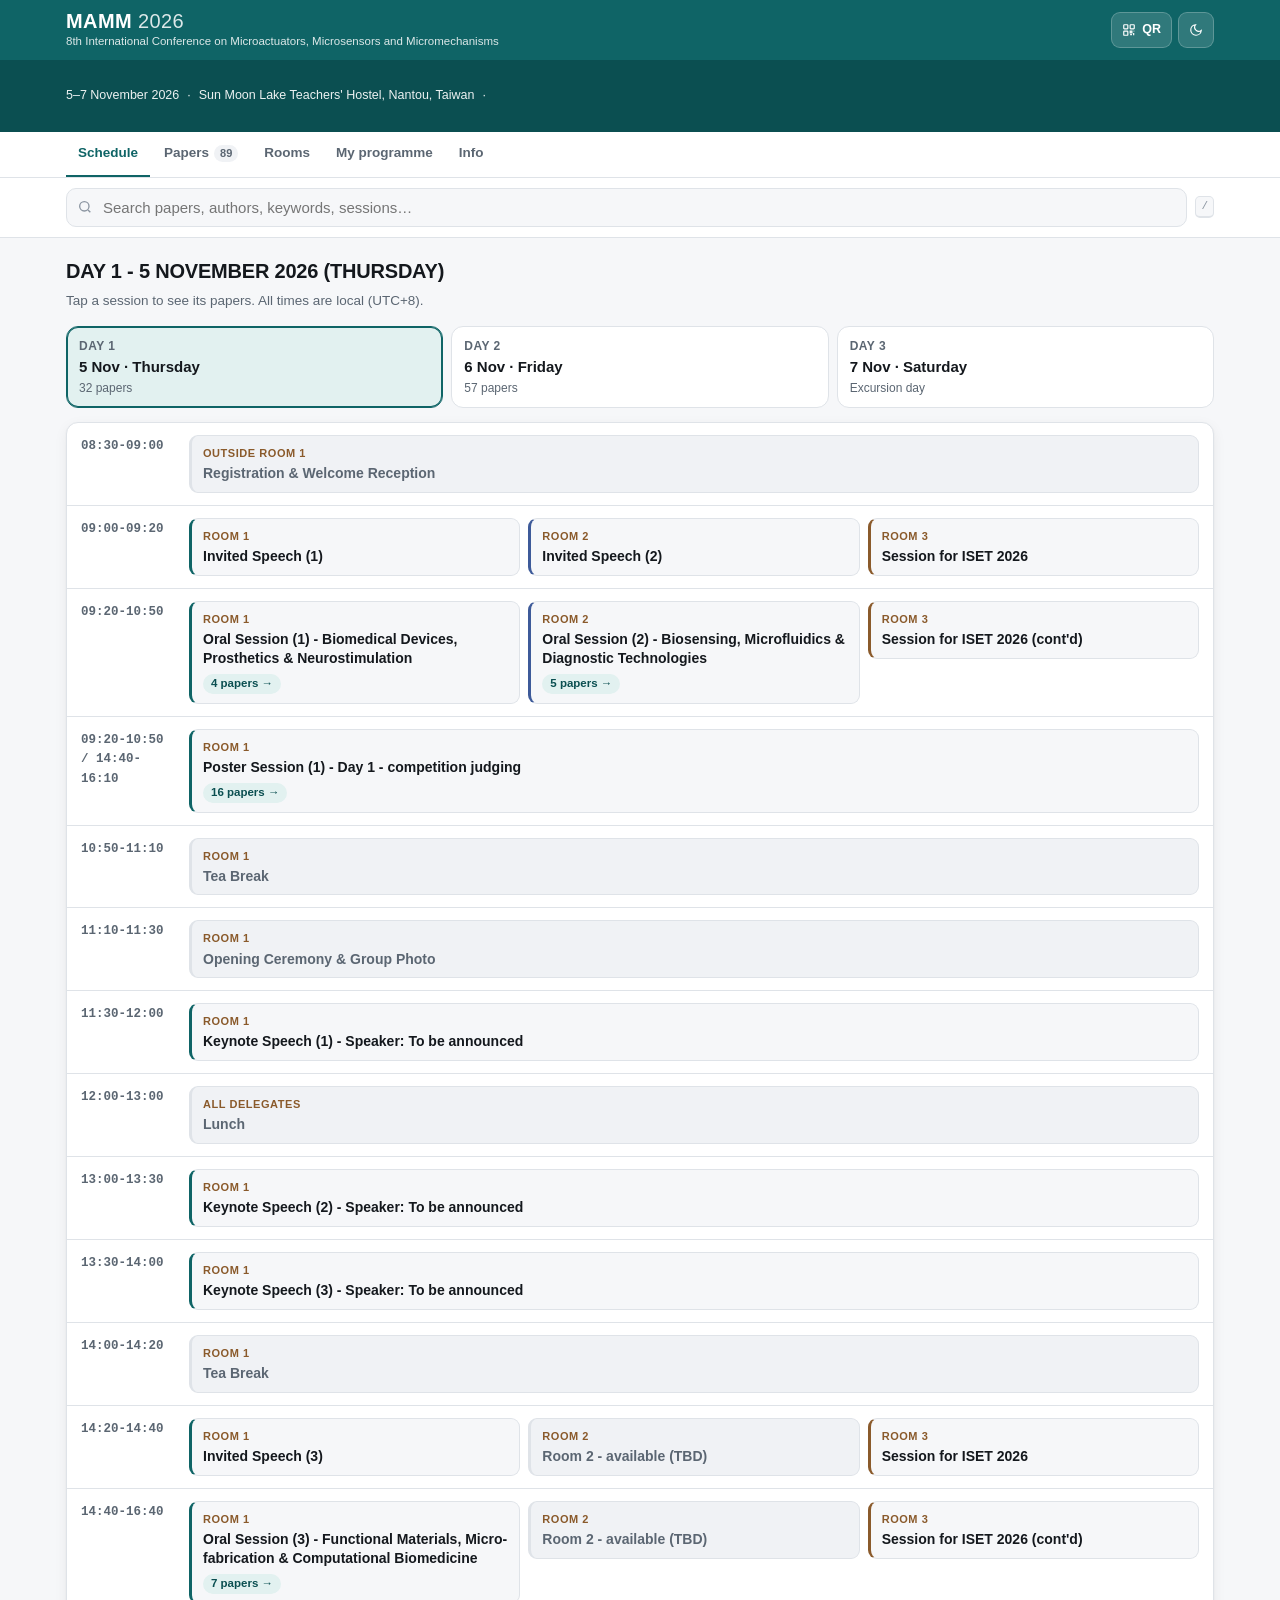
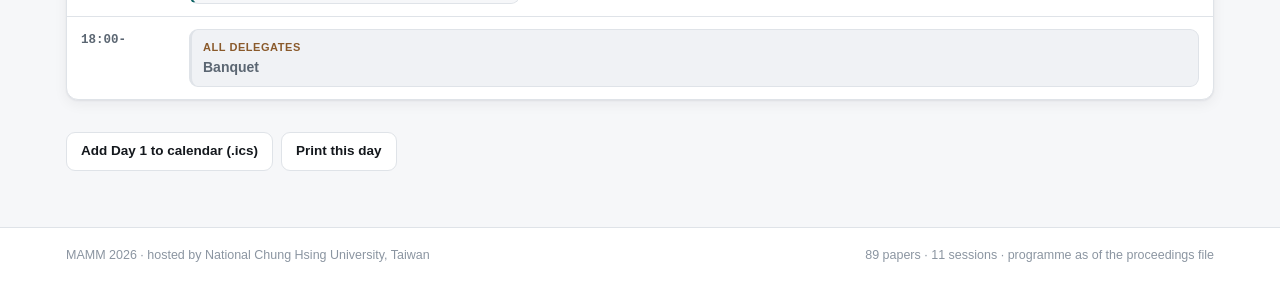
==== index.html @ 12e2ff8a "Add files via upload" ====
<!doctype html>
<html lang="en" data-theme="light">
<head>
<meta charset="utf-8">
<meta name="viewport" content="width=device-width,initial-scale=1,viewport-fit=cover">
<title>MAMM 2026 — Technical Programme</title>
<meta name="description" content="Searchable technical programme of MAMM 2026, the 8th International Conference on Microactuators, Microsensors and Micromechanisms. 5–7 November 2026, Sun Moon Lake, Nantou, Taiwan.">
<meta name="theme-color" content="#0f6466">
<meta property="og:title" content="MAMM 2026 — Technical Programme">
<meta property="og:description" content="Search 89 papers by title, author, keyword, session, room or time.">
<meta property="og:type" content="website">
<link rel="icon" href="data:image/svg+xml,%3Csvg xmlns='http://www.w3.org/2000/svg' viewBox='0 0 32 32'%3E%3Crect width='32' height='32' rx='7' fill='%230f6466'/%3E%3Ctext x='16' y='22' font-family='Helvetica,Arial' font-size='15' font-weight='bold' fill='white' text-anchor='middle'%3EM%3C/text%3E%3C/svg%3E">
<link rel="stylesheet" href="assets/style.css">
</head>
<body>

<header class="topbar">
  <div class="wrap">
    <a class="brand" href="#/schedule">
      <span class="brand-mark">MAMM <span>2026</span></span>
      <span class="brand-sub">8th International Conference on Microactuators, Microsensors and Micromechanisms</span>
    </a>
    <div class="topbar-actions">
      <button class="icon-btn" id="btn-qr" title="Show QR code for this page">
        <svg width="14" height="14" viewBox="0 0 24 24" fill="none" stroke="currentColor" stroke-width="2"><rect x="3" y="3" width="7" height="7" rx="1"/><rect x="14" y="3" width="7" height="7" rx="1"/><rect x="3" y="14" width="7" height="7" rx="1"/><path d="M14 14h3v3h-3zM20 14h1M14 20h3M20 17v4"/></svg>
        <span>QR</span>
      </button>
      <button class="icon-btn" id="btn-theme" title="Toggle dark mode" aria-label="Toggle dark mode">
        <svg width="14" height="14" viewBox="0 0 24 24" fill="none" stroke="currentColor" stroke-width="2"><path d="M21 12.8A9 9 0 1 1 11.2 3a7 7 0 0 0 9.8 9.8z"/></svg>
      </button>
    </div>
  </div>
  <div class="meta-strip">
    <div class="wrap">
      <span>5–7 November 2026</span><span>·</span>
      <span>Sun Moon Lake Teachers' Hostel, Nantou, Taiwan</span><span>·</span>
      <span id="countdown"></span>
    </div>
  </div>
</header>

<nav class="tabs" aria-label="Sections">
  <div class="wrap" id="tabs"></div>
</nav>

<div class="searchbar">
  <div class="wrap">
    <div class="search-field">
      <svg width="16" height="16" viewBox="0 0 24 24" fill="none" stroke="currentColor" stroke-width="2"><circle cx="11" cy="11" r="7"/><path d="m20 20-3.5-3.5"/></svg>
      <input id="q" type="text" autocomplete="off" placeholder="Search papers, authors, keywords, sessions…" aria-label="Search the programme">
      <button class="clear-btn" id="q-clear" hidden aria-label="Clear search">
        <svg width="16" height="16" viewBox="0 0 24 24" fill="none" stroke="currentColor" stroke-width="2"><path d="M18 6 6 18M6 6l12 12"/></svg>
      </button>
    </div>
    <span class="kbd" aria-hidden="true">/</span>
  </div>
</div>

<main><div class="wrap" id="view"></div></main>

<footer>
  <div class="wrap">
    <span>MAMM 2026 · hosted by National Chung Hsing University, Taiwan</span>
    <span id="foot-note"></span>
  </div>
</footer>

<div class="modal-backdrop" id="modal" role="dialog" aria-modal="true" aria-labelledby="modal-title">
  <div class="modal">
    <h2 id="modal-title">Scan to open</h2>
    <p id="modal-url"></p>
    <div class="qr-box" id="qr-target"></div>
    <div class="detail-actions" style="justify-content:center;border:0;padding-top:14px">
      <button class="btn" id="qr-copy">Copy link</button>
      <button class="btn primary" id="qr-close">Close</button>
    </div>
  </div>
</div>

<script src="assets/qrcode.js"></script>
<script src="assets/app.js"></script>
</body>
</html>
---- assets/style.css ----
/* MAMM 2026 conference programme — stylesheet */
:root{
  --bg:#f6f7f9;
  --surface:#ffffff;
  --surface-2:#f0f2f5;
  --border:#dfe3e8;
  --text:#14181d;
  --muted:#5b6672;
  --faint:#8b95a1;
  --brand:#0f6466;
  --brand-2:#0b4f51;
  --brand-soft:#e2f1f0;
  --accent:#b4531a;
  --accent-soft:#fbeadf;
  --r1:#0f6466;
  --r2:#3d5a99;
  --r3:#8a5a2b;
  --radius:12px;
  --shadow:0 1px 2px rgba(16,24,32,.06),0 4px 14px rgba(16,24,32,.06);
  --mono:ui-monospace,SFMono-Regular,"SF Mono",Menlo,Consolas,monospace;
  --sans:-apple-system,BlinkMacSystemFont,"Segoe UI",Roboto,"Helvetica Neue","Noto Sans TC","Microsoft JhengHei",Arial,sans-serif;
}
:root[data-theme="dark"]{
  --bg:#0e1116;
  --surface:#161b22;
  --surface-2:#1c232c;
  --border:#2a323c;
  --text:#e6edf3;
  --muted:#9aa7b4;
  --faint:#76828f;
  --brand:#4fd1c5;
  --brand-2:#7fe3d8;
  --brand-soft:#123634;
  --accent:#f0a06a;
  --accent-soft:#3a2415;
  --r1:#4fd1c5;
  --r2:#8ab0 f0;
  --r2:#8ab0f0;
  --r3:#dda15e;
  --shadow:0 1px 2px rgba(0,0,0,.4),0 6px 18px rgba(0,0,0,.35);
}
*{box-sizing:border-box}
html{-webkit-text-size-adjust:100%}
body{
  margin:0;background:var(--bg);color:var(--text);font-family:var(--sans);
  font-size:15px;line-height:1.55;-webkit-font-smoothing:antialiased;
}
a{color:var(--brand);text-decoration:none}
a:hover{text-decoration:underline}
button{font:inherit;color:inherit}
.wrap{max-width:1180px;margin:0 auto;padding:0 16px}

/* ---------- top bar ---------- */
.topbar{background:var(--brand);color:#fff;position:relative}
:root[data-theme="dark"] .topbar{background:#0d2b2c}
.topbar .wrap{display:flex;align-items:center;gap:12px;min-height:60px;padding-top:10px;padding-bottom:10px}
.brand{color:#fff;display:flex;flex-direction:column;gap:2px;flex:1;min-width:0}
.brand:hover{text-decoration:none}
.brand-mark{font-size:20px;font-weight:800;letter-spacing:.02em;line-height:1.1}
.brand-mark span{font-weight:400;opacity:.85}
.brand-sub{font-size:11.5px;opacity:.85;line-height:1.35;overflow:hidden;text-overflow:ellipsis;white-space:nowrap}
.topbar-actions{display:flex;gap:6px;flex:0 0 auto}
.icon-btn{
  background:rgba(255,255,255,.14);border:1px solid rgba(255,255,255,.22);color:#fff;
  border-radius:9px;padding:7px 10px;cursor:pointer;font-size:12.5px;font-weight:600;
  display:inline-flex;align-items:center;gap:6px;white-space:nowrap;
}
.icon-btn:hover{background:rgba(255,255,255,.24)}
.meta-strip{
  background:var(--brand-2);color:rgba(255,255,255,.92);font-size:12.5px;
  padding:6px 0;
}
:root[data-theme="dark"] .meta-strip{background:#0a2223}
.meta-strip .wrap{display:flex;gap:8px;flex-wrap:wrap;align-items:center}

/* ---------- tabs ---------- */
.tabs{background:var(--surface);border-bottom:1px solid var(--border);position:sticky;top:0;z-index:40}
.tabs .wrap{display:flex;gap:2px;overflow-x:auto;scrollbar-width:none}
.tabs .wrap::-webkit-scrollbar{display:none}
.tab{
  background:none;border:0;border-bottom:2.5px solid transparent;padding:11px 12px;
  color:var(--muted);font-weight:600;font-size:13.5px;cursor:pointer;white-space:nowrap;
}
.tab:hover{color:var(--text)}
.tab[aria-selected="true"]{color:var(--brand);border-bottom-color:var(--brand)}
.tab .badge{
  display:inline-block;background:var(--surface-2);color:var(--muted);border-radius:20px;
  padding:0 6px;font-size:11px;margin-left:5px;font-weight:700;
}

/* ---------- search ---------- */
.searchbar{background:var(--surface);border-bottom:1px solid var(--border);padding:10px 0}
.searchbar .wrap{display:flex;gap:8px;align-items:center}
.search-field{position:relative;flex:1}
.search-field svg{position:absolute;left:11px;top:50%;transform:translateY(-50%);color:var(--faint)}
#q::-webkit-search-cancel-button,#q::-webkit-search-decoration{-webkit-appearance:none;appearance:none}
#q{
  width:100%;padding:10px 34px 10px 36px;border:1px solid var(--border);border-radius:10px;
  background:var(--bg);color:var(--text);font-size:15px;
}
#q:focus{outline:2px solid var(--brand);outline-offset:-1px;border-color:transparent}
.clear-btn{
  position:absolute;right:6px;top:50%;transform:translateY(-50%);border:0;background:none;
  color:var(--faint);cursor:pointer;padding:6px;line-height:0;border-radius:6px;
}
.clear-btn:hover{background:var(--surface-2);color:var(--text)}
.kbd{
  font-family:var(--mono);font-size:11px;border:1px solid var(--border);border-bottom-width:2px;
  border-radius:5px;padding:1px 5px;color:var(--faint);background:var(--bg);
}

/* ---------- layout ---------- */
main{padding:18px 0 56px}
.page-head{margin:0 0 14px}
.page-head h1{font-size:20px;margin:0 0 4px;letter-spacing:-.01em}
.page-head p{margin:0;color:var(--muted);font-size:13.5px}
.section-title{
  font-size:12px;text-transform:uppercase;letter-spacing:.08em;color:var(--faint);
  font-weight:700;margin:22px 0 8px;
}

/* ---------- controls ---------- */
.chips{display:flex;gap:6px;flex-wrap:wrap;margin-bottom:10px}
.chip{
  border:1px solid var(--border);background:var(--surface);color:var(--muted);
  border-radius:20px;padding:5px 12px;font-size:13px;cursor:pointer;font-weight:600;
}
.chip:hover{border-color:var(--brand);color:var(--text)}
.chip[aria-pressed="true"]{background:var(--brand);border-color:var(--brand);color:#fff}
.filters{
  display:flex;gap:8px;flex-wrap:wrap;align-items:center;margin-bottom:12px;
  background:var(--surface);border:1px solid var(--border);border-radius:var(--radius);padding:10px 12px;
}
.filters label{font-size:12px;color:var(--muted);font-weight:600;display:flex;flex-direction:column;gap:3px}
.filters select{
  border:1px solid var(--border);border-radius:8px;padding:6px 8px;background:var(--bg);
  color:var(--text);font-size:13.5px;min-width:130px;
}
.filters .spacer{flex:1}
.link-btn{background:none;border:0;color:var(--brand);cursor:pointer;font-weight:600;font-size:13px;padding:6px}
.link-btn:hover{text-decoration:underline}
.result-count{color:var(--muted);font-size:13px;margin:0 0 10px}
.result-count b{color:var(--text)}

/* ---------- cards ---------- */
.card{
  background:var(--surface);border:1px solid var(--border);border-radius:var(--radius);
  box-shadow:var(--shadow);overflow:hidden;margin-bottom:12px;
}
.card-head{padding:12px 14px;border-bottom:1px solid var(--border);background:var(--surface-2)}
.card-body{padding:6px 0}

/* ---------- schedule ---------- */
.day-strip{display:flex;gap:8px;flex-wrap:wrap;margin-bottom:14px}
.day-btn{
  flex:1 1 150px;text-align:left;border:1px solid var(--border);background:var(--surface);
  border-radius:var(--radius);padding:10px 12px;cursor:pointer;
}
.day-btn:hover{border-color:var(--brand)}
.day-btn[aria-pressed="true"]{border-color:var(--brand);background:var(--brand-soft);box-shadow:inset 0 0 0 1px var(--brand)}
.day-btn .d1,.day-btn .d2,.day-btn .d3{display:block}
.day-btn .d1{font-size:12px;color:var(--muted);font-weight:700;letter-spacing:.04em;text-transform:uppercase}
.day-btn .d2{font-size:15px;font-weight:700}
.day-btn .d3{font-size:12px;color:var(--muted)}

.slot{display:grid;grid-template-columns:96px 1fr;gap:12px;padding:12px 14px;border-bottom:1px solid var(--border)}
.slot:last-child{border-bottom:0}
.slot-time{font-family:var(--mono);font-size:12.5px;color:var(--muted);font-weight:600;padding-top:2px;white-space:pre-line}
.slot-items{display:flex;flex-direction:column;gap:8px}
.slot.multi .slot-items{display:grid;grid-template-columns:repeat(auto-fit,minmax(210px,1fr));gap:8px;align-items:start}
.ev{
  border:1px solid var(--border);border-left:3px solid var(--faint);border-radius:9px;
  padding:9px 11px;background:var(--bg);display:block;color:inherit;text-align:left;width:100%;
}
a.ev:hover,button.ev:hover{text-decoration:none;border-color:var(--brand);box-shadow:var(--shadow)}
button.ev{cursor:pointer;font:inherit}
.ev-room,.ev-title,.ev-sub{display:block}
.ev-room{font-size:11px;font-weight:800;letter-spacing:.05em;text-transform:uppercase;color:var(--faint);margin-bottom:2px}
.ev-title{font-weight:650;font-size:14px;line-height:1.35}
.ev-sub{font-size:12.5px;color:var(--muted);margin-top:3px}
.ev.room1{border-left-color:var(--r1)} .ev.room1 .ev-room,.ev-title,.ev-sub{display:block}
.ev-room{color:var(--r1)}
.ev.room2{border-left-color:var(--r2)} .ev.room2 .ev-room,.ev-title,.ev-sub{display:block}
.ev-room{color:var(--r2)}
.ev.room3{border-left-color:var(--r3)} .ev.room3 .ev-room,.ev-title,.ev-sub{display:block}
.ev-room{color:var(--r3)}
.ev.break{background:var(--surface-2);border-left-color:var(--border)}
.ev.break .ev-title{font-weight:600;color:var(--muted)}
.ev-count{
  display:inline-block;background:var(--brand-soft);color:var(--brand-2);border-radius:20px;
  padding:1px 8px;font-size:11.5px;font-weight:700;margin-top:6px;
}
:root[data-theme="dark"] .ev-count{color:var(--brand)}

/* ---------- paper rows ---------- */
.plist{list-style:none;margin:0;padding:0}
.pitem{border-bottom:1px solid var(--border)}
.pitem:last-child{border-bottom:0}
.prow{
  display:grid;grid-template-columns:62px 1fr;gap:10px;align-items:start;
  padding:11px 14px;cursor:pointer;background:none;border:0;width:100%;text-align:left;font:inherit;
}
.prow:hover{background:var(--surface-2)}
.pid{
  font-family:var(--mono);font-size:11.5px;font-weight:700;color:var(--brand);
  background:var(--brand-soft);border-radius:6px;padding:2px 0;text-align:center;margin-top:2px;
}
:root[data-theme="dark"] .pid{color:var(--brand)}
.pid.poster{color:var(--accent);background:var(--accent-soft)}
.prow>span{min-width:0}
.ptitle,.pauth{display:block}
.ptitle{font-weight:600;line-height:1.4;font-size:14.5px}
.pauth{color:var(--muted);font-size:12.5px;margin-top:3px;line-height:1.4}
.pmeta{color:var(--faint);font-size:11.5px;margin-top:4px;display:flex;gap:10px;flex-wrap:wrap}
.pmeta span{display:inline-flex;align-items:center;gap:4px}
.star{
  background:none;border:0;cursor:pointer;color:var(--border);padding:8px 4px;line-height:0;border-radius:8px;
}
.star:hover{color:var(--accent);background:var(--surface-2)}
.star[aria-pressed="true"]{color:var(--accent)}
mark{background:#ffe9a8;color:inherit;border-radius:3px;padding:0 1px}
:root[data-theme="dark"] mark{background:#6b5310;color:#fff}

.tag{
  display:inline-block;font-size:11px;font-weight:700;letter-spacing:.04em;text-transform:uppercase;
  border-radius:20px;padding:2px 8px;border:1px solid var(--border);color:var(--muted);
}
.tag.oral{background:var(--brand-soft);color:var(--brand-2);border-color:transparent}
.tag.poster{background:var(--accent-soft);color:var(--accent);border-color:transparent}
:root[data-theme="dark"] .tag.oral{color:var(--brand)}
.tag.prov{background:var(--accent-soft);color:var(--accent);border-color:transparent;text-transform:none}

.empty{
  text-align:center;padding:48px 20px;color:var(--muted);
  background:var(--surface);border:1px dashed var(--border);border-radius:var(--radius);
}
.empty b{display:block;color:var(--text);font-size:16px;margin-bottom:6px}

/* ---------- detail ---------- */
.detail{background:var(--surface);border:1px solid var(--border);border-radius:var(--radius);box-shadow:var(--shadow);padding:20px}
.detail h1{font-size:21px;line-height:1.3;margin:6px 0 10px;letter-spacing:-.01em}
.detail .idline{display:flex;gap:8px;align-items:center;flex-wrap:wrap}
.factgrid{
  display:grid;grid-template-columns:repeat(auto-fit,minmax(150px,1fr));gap:1px;
  background:var(--border);border:1px solid var(--border);border-radius:10px;overflow:hidden;margin:14px 0;
}
.fact{background:var(--surface);padding:10px 12px}
.fact dt{font-size:11px;text-transform:uppercase;letter-spacing:.06em;color:var(--faint);font-weight:700}
.fact dd{margin:3px 0 0;font-size:14px;font-weight:600}
.authors{margin:0;padding:0;list-style:none}
.authors li{padding:5px 0;border-bottom:1px dashed var(--border)}
.authors li:last-child{border-bottom:0}
.authors .an{font-weight:600}
.authors .aa{color:var(--muted);font-size:12.5px;display:block}
.abstract{font-size:14.5px;line-height:1.7;color:var(--text);text-align:justify}
.kw{display:flex;gap:6px;flex-wrap:wrap;margin-top:8px}
.kw button{
  border:1px solid var(--border);background:var(--bg);border-radius:20px;padding:3px 10px;
  font-size:12.5px;cursor:pointer;color:var(--muted);
}
.kw button:hover{border-color:var(--brand);color:var(--brand)}
.detail-actions{display:flex;gap:8px;flex-wrap:wrap;margin-top:18px;padding-top:14px;border-top:1px solid var(--border)}
.btn{
  border:1px solid var(--border);background:var(--surface);border-radius:9px;padding:8px 14px;
  cursor:pointer;font-size:13.5px;font-weight:600;display:inline-flex;gap:6px;align-items:center;color:var(--text);
}
.btn:hover{border-color:var(--brand);text-decoration:none}
.btn.primary{background:var(--brand);border-color:var(--brand);color:#fff}
.btn.primary:hover{background:var(--brand-2)}
.backlink{font-size:13px;color:var(--muted);display:inline-flex;gap:5px;align-items:center;margin-bottom:12px}

/* ---------- info page ---------- */
.prose{background:var(--surface);border:1px solid var(--border);border-radius:var(--radius);padding:18px 20px;box-shadow:var(--shadow);margin-bottom:12px}
.prose h2{font-size:16px;margin:0 0 10px}
.prose p{margin:0 0 10px;color:var(--text);font-size:14.5px;line-height:1.7;text-align:justify}
.prose ul{margin:0;padding-left:18px;color:var(--muted);font-size:14px}
.prose li{margin-bottom:4px}
.prose li b{color:var(--text)}
.note{background:var(--accent-soft);border:1px solid transparent;border-left:3px solid var(--accent);border-radius:8px;padding:10px 12px;font-size:13.5px;color:var(--text);margin-bottom:10px}
.two-col{display:grid;grid-template-columns:repeat(auto-fit,minmax(260px,1fr));gap:12px}

/* ---------- modal ---------- */
.modal-backdrop{
  position:fixed;inset:0;background:rgba(10,14,18,.55);display:none;align-items:center;justify-content:center;
  z-index:100;padding:18px;
}
.modal-backdrop.open{display:flex}
.modal{
  background:var(--surface);border-radius:16px;max-width:420px;width:100%;padding:22px;
  box-shadow:0 24px 60px rgba(0,0,0,.3);text-align:center;
}
.modal h2{margin:0 0 6px;font-size:17px}
.modal p{margin:0 0 14px;color:var(--muted);font-size:13px;word-break:break-all}
.qr-box{background:#fff;padding:14px;border-radius:12px;display:inline-block;line-height:0}
.qr-box svg{width:230px;height:230px;display:block}

/* ---------- footer ---------- */
footer{border-top:1px solid var(--border);padding:18px 0 34px;color:var(--faint);font-size:12.5px;background:var(--surface)}
footer .wrap{display:flex;gap:10px;flex-wrap:wrap;justify-content:space-between}

/* ---------- responsive ---------- */
@media (max-width:640px){
  .brand-sub{display:none}
  .slot{grid-template-columns:1fr;gap:6px;padding:11px 12px}
  .slot-time{font-size:12px;white-space:normal}
  .prow{grid-template-columns:48px 1fr;padding:10px 12px;gap:8px}
  .detail{padding:16px}
  .detail h1{font-size:18px}
  main{padding-top:14px}
}
@media print{
  .topbar-actions,.tabs,.searchbar,.filters,.chips,.star,.detail-actions,footer,.day-strip{display:none!important}
  body{background:#fff;font-size:11pt}
  .card,.detail,.prose{box-shadow:none;border-color:#ccc;break-inside:avoid}
  .slot{break-inside:avoid}
}
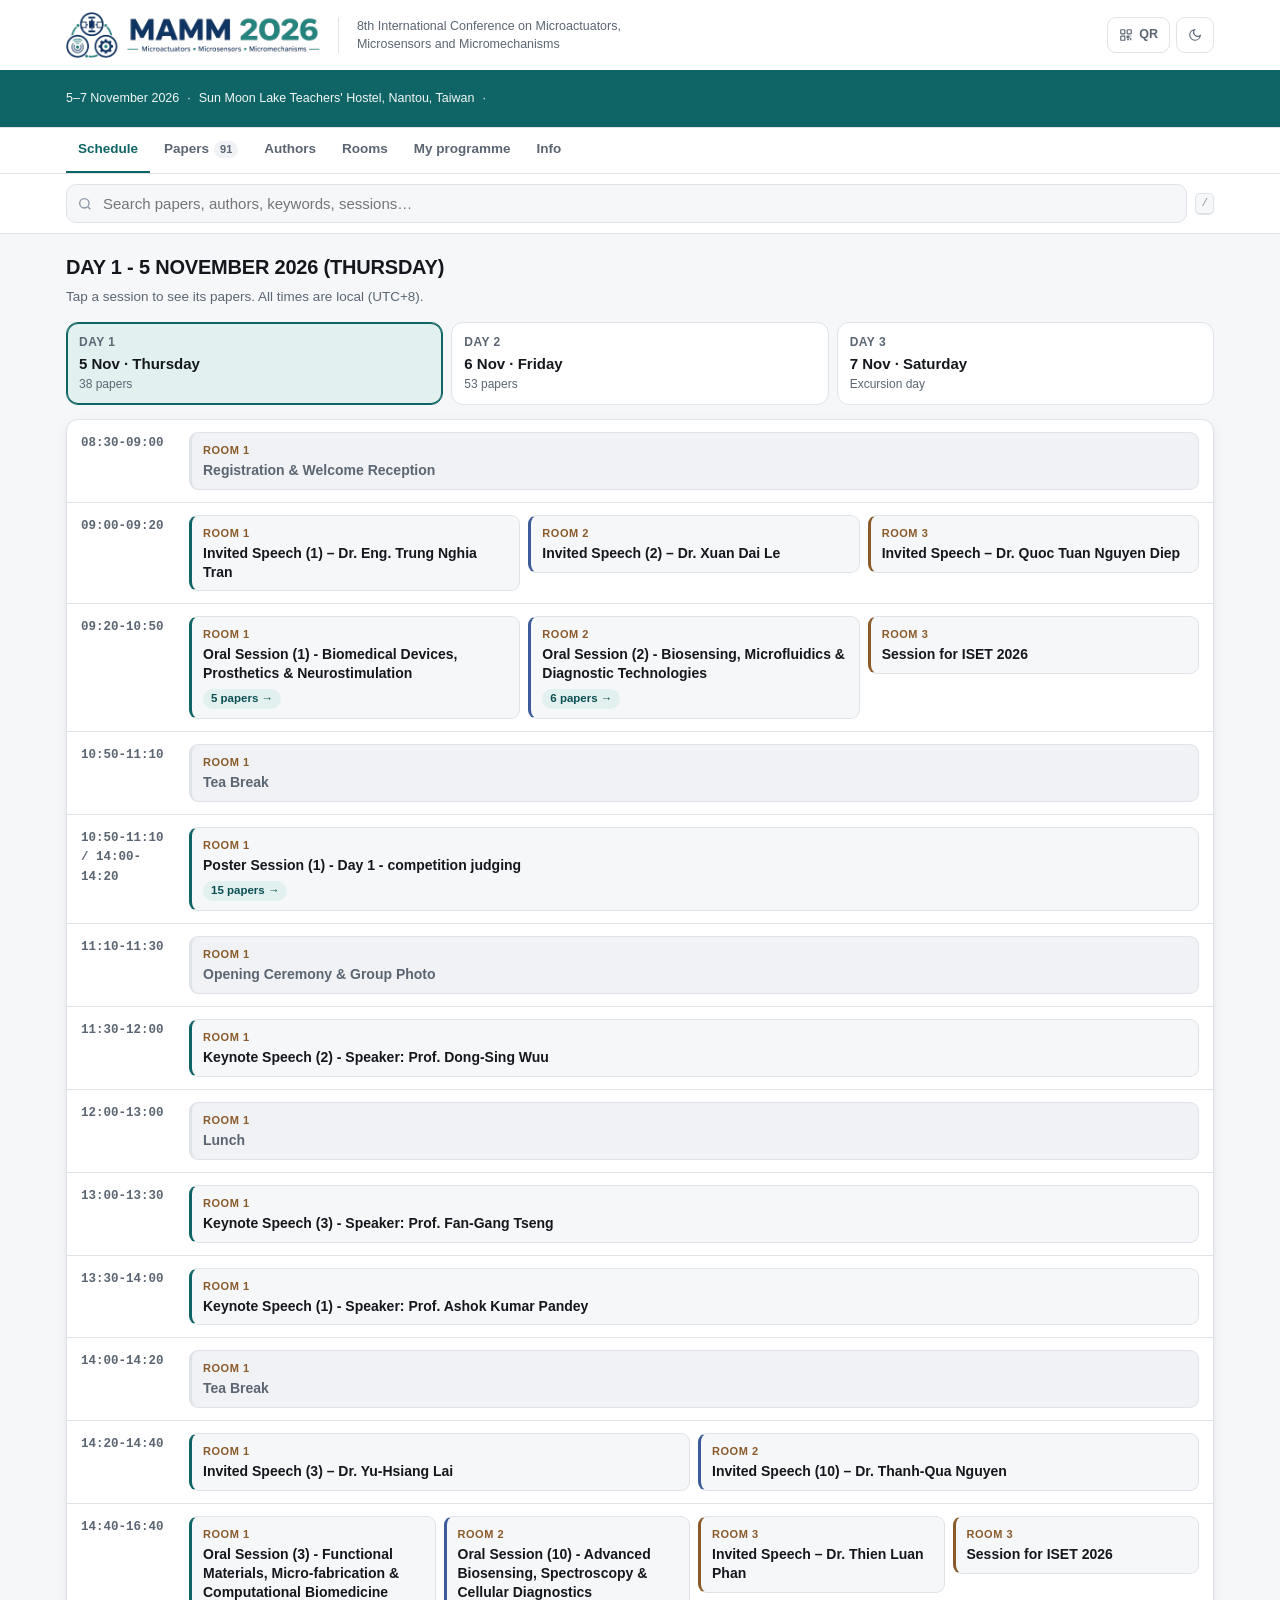
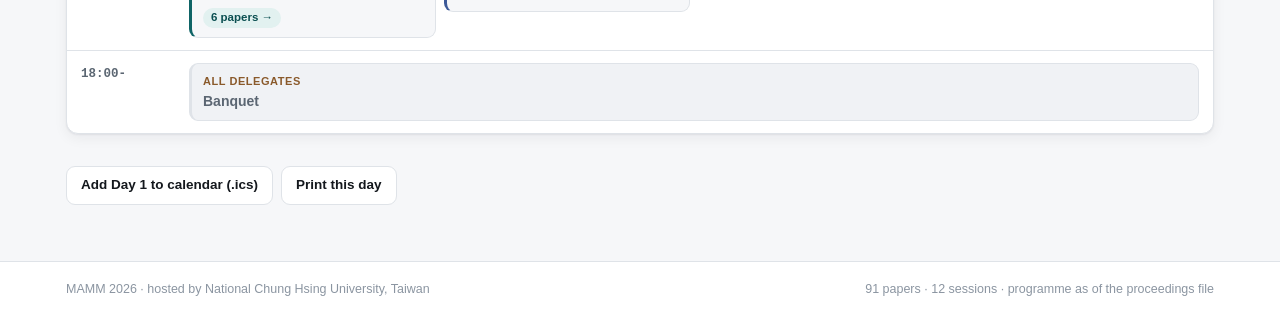
==== commit c10098bf: "Add files via upload" ====
--- a/index.html
+++ b/index.html
@@ -9,17 +9,21 @@
 <meta property="og:title" content="MAMM 2026 — Technical Programme">
 <meta property="og:description" content="Search 89 papers by title, author, keyword, session, room or time.">
 <meta property="og:type" content="website">
-<link rel="icon" href="data:image/svg+xml,%3Csvg xmlns='http://www.w3.org/2000/svg' viewBox='0 0 32 32'%3E%3Crect width='32' height='32' rx='7' fill='%230f6466'/%3E%3Ctext x='16' y='22' font-family='Helvetica,Arial' font-size='15' font-weight='bold' fill='white' text-anchor='middle'%3EM%3C/text%3E%3C/svg%3E">
+<link rel="icon" type="image/png" href="assets/favicon.png">
+<link rel="apple-touch-icon" href="assets/logo-mark.png">
+<meta property="og:image" content="assets/logo.png">
 <link rel="stylesheet" href="assets/style.css">
 </head>
 <body>
 
 <header class="topbar">
   <div class="wrap">
-    <a class="brand" href="#/schedule">
-      <span class="brand-mark">MAMM <span>2026</span></span>
-      <span class="brand-sub">8th International Conference on Microactuators, Microsensors and Micromechanisms</span>
+    <a class="brand" href="#/schedule" aria-label="MAMM 2026 — conference programme home">
+      <img class="brand-logo logo-light" src="assets/logo-h.png" width="552" height="100"
+           alt="MAMM 2026 — Microactuators, Microsensors, Micromechanisms">
+      <img class="brand-logo logo-dark" src="assets/logo-h-dark.png" width="552" height="100" alt="" aria-hidden="true">
     </a>
+    <p class="brand-sub">8th International Conference on Microactuators,<br>Microsensors and Micromechanisms</p>
     <div class="topbar-actions">
       <button class="icon-btn" id="btn-qr" title="Show QR code for this page">
         <svg width="14" height="14" viewBox="0 0 24 24" fill="none" stroke="currentColor" stroke-width="2"><rect x="3" y="3" width="7" height="7" rx="1"/><rect x="14" y="3" width="7" height="7" rx="1"/><rect x="3" y="14" width="7" height="7" rx="1"/><path d="M14 14h3v3h-3zM20 14h1M14 20h3M20 17v4"/></svg>
--- a/assets/style.css
+++ b/assets/style.css
@@ -51,30 +51,35 @@
 .wrap{max-width:1180px;margin:0 auto;padding:0 16px}
 
 /* ---------- top bar ---------- */
-.topbar{background:var(--brand);color:#fff;position:relative}
-:root[data-theme="dark"] .topbar{background:#0d2b2c}
-.topbar .wrap{display:flex;align-items:center;gap:12px;min-height:60px;padding-top:10px;padding-bottom:10px}
-.brand{color:#fff;display:flex;flex-direction:column;gap:2px;flex:1;min-width:0}
+.topbar{background:var(--surface);position:relative}
+.topbar .wrap{display:flex;align-items:center;gap:18px;padding-top:12px;padding-bottom:12px}
+.brand{display:block;flex:0 0 auto;line-height:0}
 .brand:hover{text-decoration:none}
-.brand-mark{font-size:20px;font-weight:800;letter-spacing:.02em;line-height:1.1}
-.brand-mark span{font-weight:400;opacity:.85}
-.brand-sub{font-size:11.5px;opacity:.85;line-height:1.35;overflow:hidden;text-overflow:ellipsis;white-space:nowrap}
+.brand-logo{height:46px;width:auto;display:block}
+.logo-dark{display:none}
+:root[data-theme="dark"] .logo-light{display:none}
+:root[data-theme="dark"] .logo-dark{display:block}
+@media (prefers-color-scheme:dark){
+  :root:not([data-theme="light"]) .logo-light{display:none}
+  :root:not([data-theme="light"]) .logo-dark{display:block}
+}
+.brand-sub{
+  margin:0;flex:1;min-width:0;color:var(--muted);font-size:12.5px;line-height:1.45;
+  border-left:1px solid var(--border);padding-left:18px;
+}
 .topbar-actions{display:flex;gap:6px;flex:0 0 auto}
 .icon-btn{
-  background:rgba(255,255,255,.14);border:1px solid rgba(255,255,255,.22);color:#fff;
-  border-radius:9px;padding:7px 10px;cursor:pointer;font-size:12.5px;font-weight:600;
+  background:var(--surface);border:1px solid var(--border);color:var(--muted);
+  border-radius:9px;padding:7px 11px;cursor:pointer;font-size:12.5px;font-weight:700;
   display:inline-flex;align-items:center;gap:6px;white-space:nowrap;
 }
-.icon-btn:hover{background:rgba(255,255,255,.24)}
-.meta-strip{
-  background:var(--brand-2);color:rgba(255,255,255,.92);font-size:12.5px;
-  padding:6px 0;
-}
-:root[data-theme="dark"] .meta-strip{background:#0a2223}
+.icon-btn:hover{border-color:var(--brand);color:var(--brand);background:var(--surface-2)}
+.meta-strip{background:var(--brand);color:rgba(255,255,255,.95);font-size:12.5px;padding:7px 0}
+:root[data-theme="dark"] .meta-strip{background:#0d2b2c;color:rgba(255,255,255,.88)}
 .meta-strip .wrap{display:flex;gap:8px;flex-wrap:wrap;align-items:center}
 
 /* ---------- tabs ---------- */
-.tabs{background:var(--surface);border-bottom:1px solid var(--border);position:sticky;top:0;z-index:40}
+.tabs{background:var(--surface);border-top:1px solid var(--border);border-bottom:1px solid var(--border);position:sticky;top:env(safe-area-inset-top,0px);z-index:40}
 .tabs .wrap{display:flex;gap:2px;overflow-x:auto;scrollbar-width:none}
 .tabs .wrap::-webkit-scrollbar{display:none}
 .tab{
@@ -299,8 +304,12 @@
 footer .wrap{display:flex;gap:10px;flex-wrap:wrap;justify-content:space-between}
 
 /* ---------- responsive ---------- */
+@media (max-width:860px){
+  .brand-sub{display:none}
+}
 @media (max-width:640px){
-  .brand-sub{display:none}
+  .brand-logo{height:34px}
+  .topbar .wrap{gap:10px}
   .slot{grid-template-columns:1fr;gap:6px;padding:11px 12px}
   .slot-time{font-size:12px;white-space:normal}
   .prow{grid-template-columns:48px 1fr;padding:10px 12px;gap:8px}
@@ -310,7 +319,24 @@
 }
 @media print{
   .topbar-actions,.tabs,.searchbar,.filters,.chips,.star,.detail-actions,footer,.day-strip{display:none!important}
+  .logo-dark{display:none!important}
+  .brand-logo{height:40px}
+  .meta-strip{background:none;color:#444;border-bottom:1px solid #ccc}
   body{background:#fff;font-size:11pt}
   .card,.detail,.prose{box-shadow:none;border-color:#ccc;break-inside:avoid}
   .slot{break-inside:avoid}
 }
+
+/* ---------- authors list ---------- */
+.pitem.alpha{background:var(--surface-2)}
+.alpha-head{
+  font-family:var(--mono);font-size:11.5px;font-weight:700;letter-spacing:.1em;
+  color:var(--faint);padding:5px 14px;
+}
+.arow .pid{background:var(--surface-2);color:var(--muted)}
+.arow .pid.oral{background:var(--brand-soft);color:var(--brand-2)}
+:root[data-theme="dark"] .arow .pid.oral{color:var(--brand)}
+.arow .ptitle{font-size:14px}
+.arow .pmeta{gap:5px}
+.arow .pmeta .tag{font-family:var(--mono);letter-spacing:0;padding:1px 6px;font-size:10.5px}
+@media (max-width:640px){ .alpha-head{padding-left:12px} }
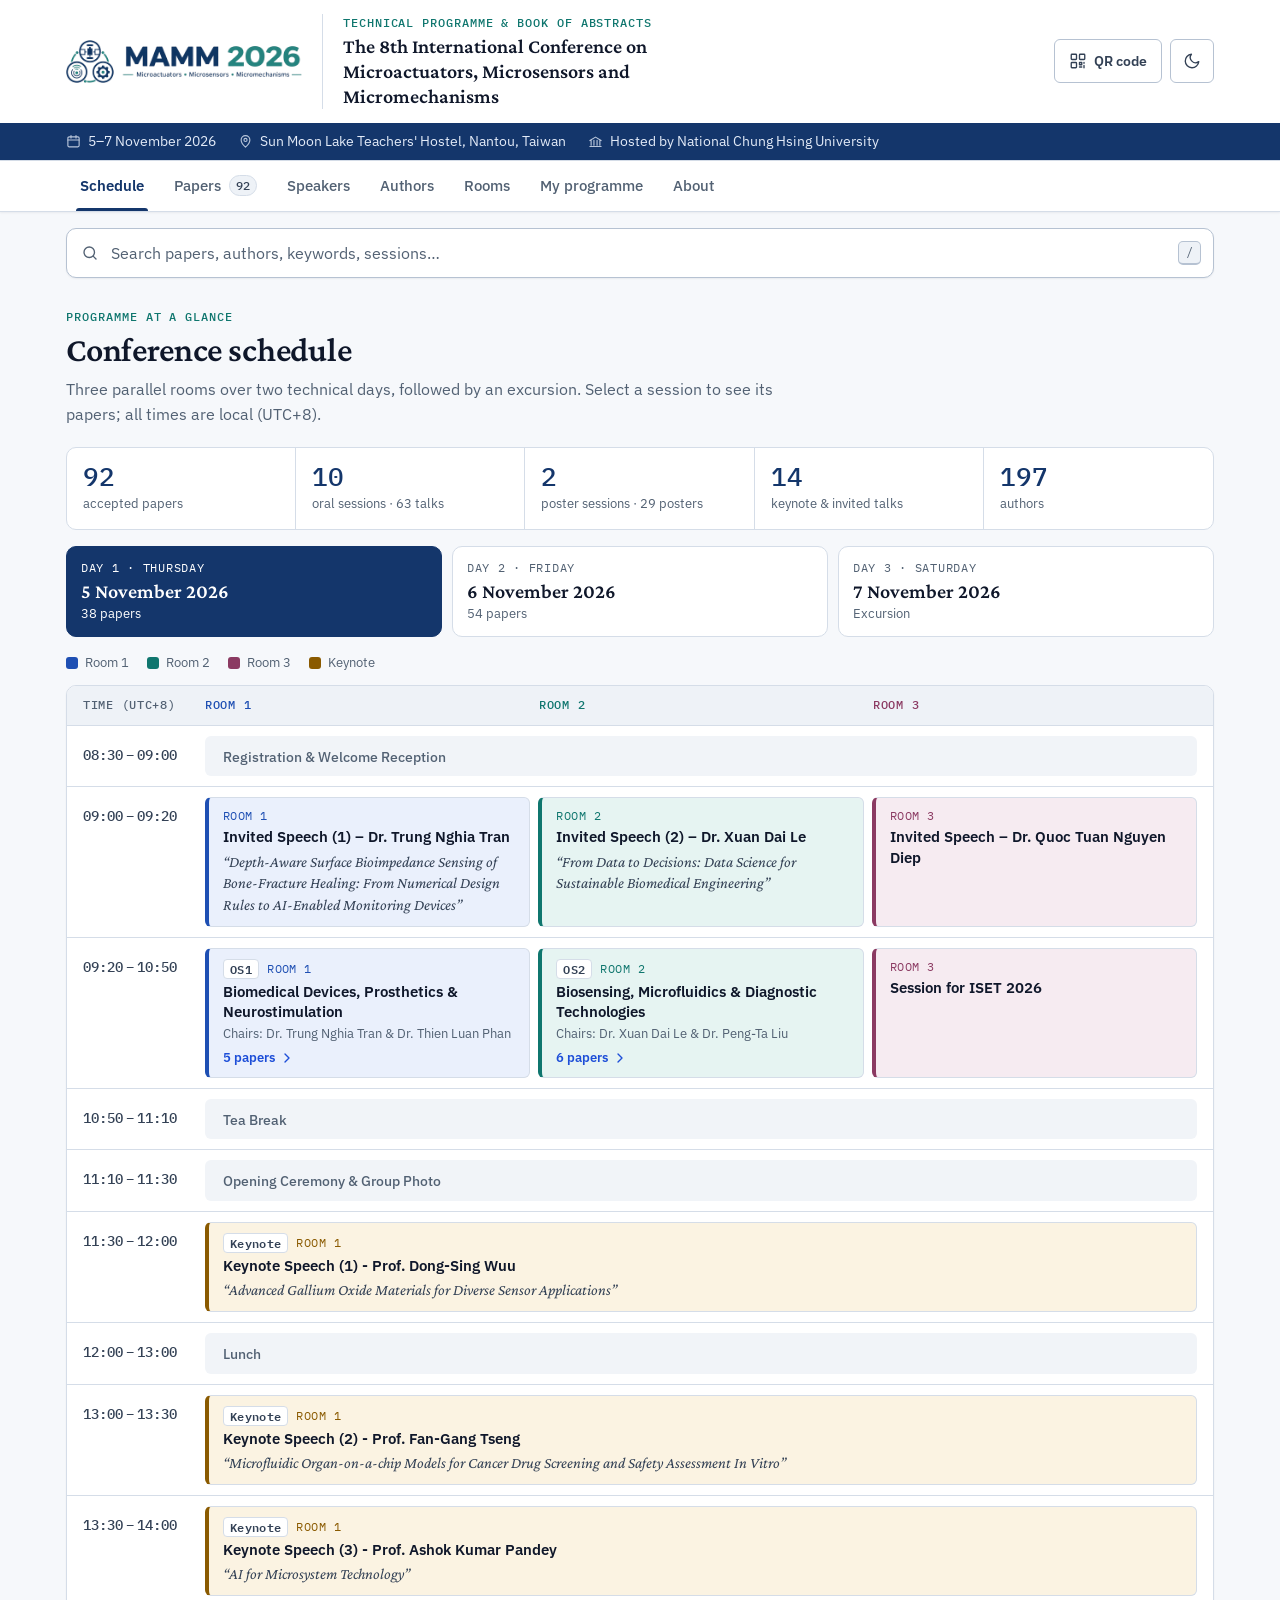
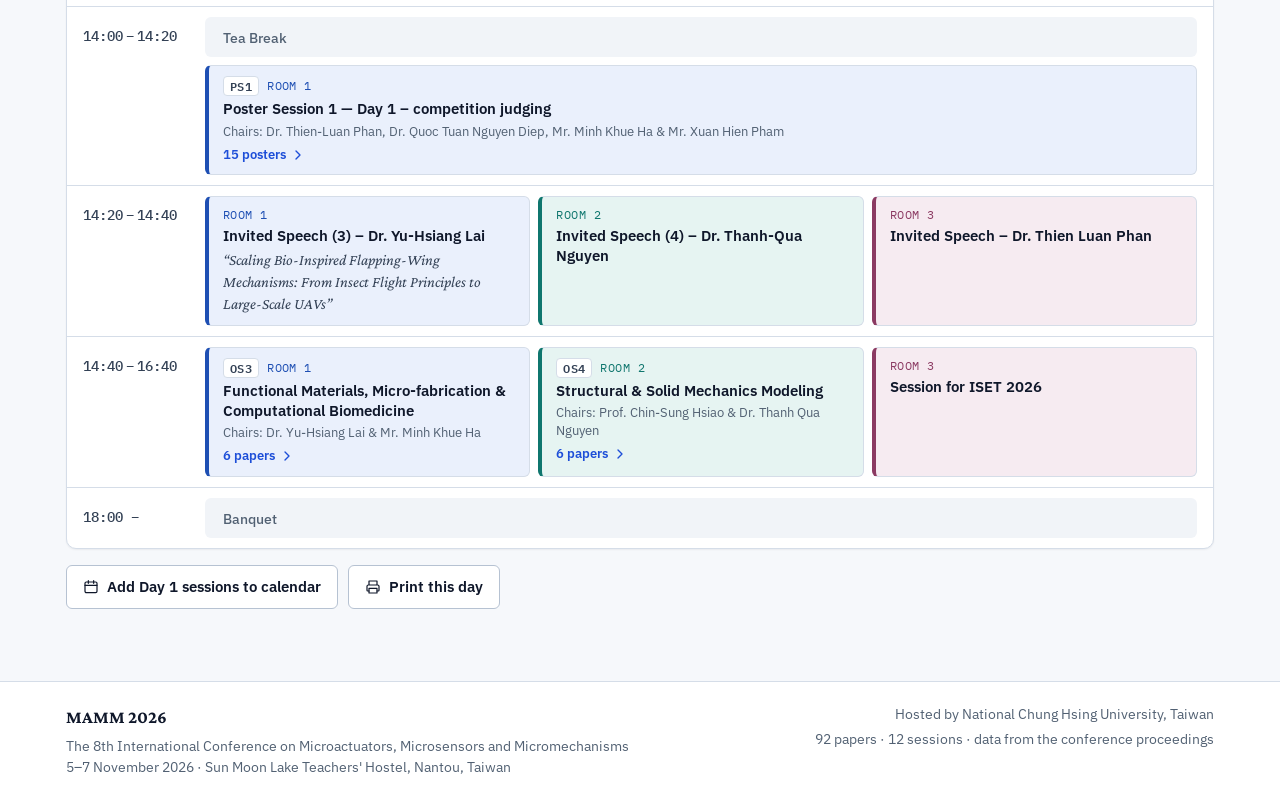
==== commit dc1a505b: "Redesign programme site, update authors, remove meal check-in" ====
--- a/index.html
+++ b/index.html
@@ -4,79 +4,117 @@
 <meta charset="utf-8">
 <meta name="viewport" content="width=device-width,initial-scale=1,viewport-fit=cover">
 <title>MAMM 2026 — Technical Programme</title>
-<meta name="description" content="Searchable technical programme of MAMM 2026, the 8th International Conference on Microactuators, Microsensors and Micromechanisms. 5–7 November 2026, Sun Moon Lake, Nantou, Taiwan.">
-<meta name="theme-color" content="#0f6466">
+<meta name="description" content="Technical programme of MAMM 2026, the 8th International Conference on Microactuators, Microsensors and Micromechanisms. 5–7 November 2026, Sun Moon Lake Teachers' Hostel, Nantou, Taiwan. Search papers, authors, sessions, rooms and keynote talks.">
+<meta name="theme-color" content="#14366b" media="(prefers-color-scheme: light)">
+<meta name="theme-color" content="#0b1424" media="(prefers-color-scheme: dark)">
 <meta property="og:title" content="MAMM 2026 — Technical Programme">
-<meta property="og:description" content="Search 89 papers by title, author, keyword, session, room or time.">
+<meta property="og:description" content="8th International Conference on Microactuators, Microsensors and Micromechanisms · 5–7 November 2026 · Sun Moon Lake, Taiwan">
 <meta property="og:type" content="website">
+<meta property="og:image" content="assets/logo.png">
 <link rel="icon" type="image/png" href="assets/favicon.png">
 <link rel="apple-touch-icon" href="assets/logo-mark.png">
-<meta property="og:image" content="assets/logo.png">
+<link rel="preconnect" href="https://fonts.googleapis.com">
+<link rel="preconnect" href="https://fonts.gstatic.com" crossorigin>
+<link rel="stylesheet" href="https://fonts.googleapis.com/css2?family=Crimson+Pro:ital,wght@0,500;0,600;0,700;1,500&family=IBM+Plex+Mono:wght@400;500;600&family=IBM+Plex+Sans:ital,wght@0,400;0,500;0,600;0,700;1,400&display=swap">
 <link rel="stylesheet" href="assets/style.css">
+<script>
+  /* apply the saved theme before first paint to avoid a flash */
+  (function () {
+    try {
+      var t = JSON.parse(localStorage.getItem('mamm2026.theme'));
+      if (!t && window.matchMedia && matchMedia('(prefers-color-scheme: dark)').matches) t = 'dark';
+      if (t) document.documentElement.dataset.theme = t;
+    } catch (e) {}
+  })();
+</script>
 </head>
 <body>
+<a class="skip" href="#view">Skip to programme</a>
 
-<header class="topbar">
-  <div class="wrap">
-    <a class="brand" href="#/schedule" aria-label="MAMM 2026 — conference programme home">
+<header class="masthead">
+  <div class="wrap masthead-row">
+    <a class="brand" href="#/schedule" aria-label="MAMM 2026 — programme home">
       <img class="brand-logo logo-light" src="assets/logo-h.png" width="552" height="100"
            alt="MAMM 2026 — Microactuators, Microsensors, Micromechanisms">
       <img class="brand-logo logo-dark" src="assets/logo-h-dark.png" width="552" height="100" alt="" aria-hidden="true">
     </a>
-    <p class="brand-sub">8th International Conference on Microactuators,<br>Microsensors and Micromechanisms</p>
-    <div class="topbar-actions">
-      <button class="icon-btn" id="btn-qr" title="Show QR code for this page">
-        <svg width="14" height="14" viewBox="0 0 24 24" fill="none" stroke="currentColor" stroke-width="2"><rect x="3" y="3" width="7" height="7" rx="1"/><rect x="14" y="3" width="7" height="7" rx="1"/><rect x="3" y="14" width="7" height="7" rx="1"/><path d="M14 14h3v3h-3zM20 14h1M14 20h3M20 17v4"/></svg>
-        <span>QR</span>
+    <div class="masthead-title">
+      <p class="eyebrow">Technical Programme &amp; Book of Abstracts</p>
+      <p class="conf-name">The 8th International Conference on Microactuators, Microsensors and Micromechanisms</p>
+    </div>
+    <div class="masthead-actions">
+      <button class="icon-btn" id="btn-qr" type="button" aria-label="Show a QR code for this page">
+        <svg aria-hidden="true" width="18" height="18" viewBox="0 0 24 24" fill="none" stroke="currentColor" stroke-width="1.8" stroke-linecap="round" stroke-linejoin="round"><rect x="3" y="3" width="7" height="7" rx="1"/><rect x="14" y="3" width="7" height="7" rx="1"/><rect x="3" y="14" width="7" height="7" rx="1"/><path d="M14 14h3v3h-3zM20 14v1M14 20h3M20 18v3"/></svg>
+        <span>QR code</span>
       </button>
-      <button class="icon-btn" id="btn-theme" title="Toggle dark mode" aria-label="Toggle dark mode">
-        <svg width="14" height="14" viewBox="0 0 24 24" fill="none" stroke="currentColor" stroke-width="2"><path d="M21 12.8A9 9 0 1 1 11.2 3a7 7 0 0 0 9.8 9.8z"/></svg>
+      <button class="icon-btn icon-only" id="btn-theme" type="button" aria-label="Switch between light and dark theme">
+        <svg class="i-moon" aria-hidden="true" width="18" height="18" viewBox="0 0 24 24" fill="none" stroke="currentColor" stroke-width="1.8" stroke-linecap="round" stroke-linejoin="round"><path d="M21 12.8A9 9 0 1 1 11.2 3a7 7 0 0 0 9.8 9.8z"/></svg>
+        <svg class="i-sun" aria-hidden="true" width="18" height="18" viewBox="0 0 24 24" fill="none" stroke="currentColor" stroke-width="1.8" stroke-linecap="round"><circle cx="12" cy="12" r="4"/><path d="M12 2v2M12 20v2M4.9 4.9l1.4 1.4M17.7 17.7l1.4 1.4M2 12h2M20 12h2M4.9 19.1l1.4-1.4M17.7 6.3l1.4-1.4"/></svg>
       </button>
     </div>
   </div>
-  <div class="meta-strip">
-    <div class="wrap">
-      <span>5–7 November 2026</span><span>·</span>
-      <span>Sun Moon Lake Teachers' Hostel, Nantou, Taiwan</span><span>·</span>
-      <span id="countdown"></span>
+  <div class="facts-bar">
+    <div class="wrap facts-row">
+      <span class="fact-item">
+        <svg aria-hidden="true" width="15" height="15" viewBox="0 0 24 24" fill="none" stroke="currentColor" stroke-width="1.8" stroke-linecap="round" stroke-linejoin="round"><rect x="3" y="4.5" width="18" height="16" rx="2"/><path d="M3 9.5h18M8 2.5v4M16 2.5v4"/></svg>
+        5–7 November 2026
+      </span>
+      <span class="fact-item">
+        <svg aria-hidden="true" width="15" height="15" viewBox="0 0 24 24" fill="none" stroke="currentColor" stroke-width="1.8" stroke-linecap="round" stroke-linejoin="round"><path d="M12 21s-7-6.2-7-11.5a7 7 0 0 1 14 0C19 14.8 12 21 12 21z"/><circle cx="12" cy="9.5" r="2.5"/></svg>
+        Sun Moon Lake Teachers' Hostel, Nantou, Taiwan
+      </span>
+      <span class="fact-item">
+        <svg aria-hidden="true" width="15" height="15" viewBox="0 0 24 24" fill="none" stroke="currentColor" stroke-width="1.8" stroke-linecap="round" stroke-linejoin="round"><path d="M3 10.5 12 5l9 5.5M5 10v8M19 10v8M9.5 10v8M14.5 10v8M3 20h18"/></svg>
+        Hosted by National Chung Hsing University
+      </span>
+      <span class="fact-item countdown" id="countdown" aria-live="polite"></span>
     </div>
   </div>
 </header>
 
-<nav class="tabs" aria-label="Sections">
-  <div class="wrap" id="tabs"></div>
+<nav class="tabs" aria-label="Programme sections">
+  <div class="wrap tabs-row" id="tabs" role="tablist"></div>
 </nav>
 
-<div class="searchbar">
-  <div class="wrap">
-    <div class="search-field">
-      <svg width="16" height="16" viewBox="0 0 24 24" fill="none" stroke="currentColor" stroke-width="2"><circle cx="11" cy="11" r="7"/><path d="m20 20-3.5-3.5"/></svg>
-      <input id="q" type="text" autocomplete="off" placeholder="Search papers, authors, keywords, sessions…" aria-label="Search the programme">
-      <button class="clear-btn" id="q-clear" hidden aria-label="Clear search">
-        <svg width="16" height="16" viewBox="0 0 24 24" fill="none" stroke="currentColor" stroke-width="2"><path d="M18 6 6 18M6 6l12 12"/></svg>
+<div class="searchbar" id="searchbar">
+  <div class="wrap search-row">
+    <label class="search-field" for="q">
+      <span class="sr-only">Search the programme</span>
+      <svg aria-hidden="true" width="18" height="18" viewBox="0 0 24 24" fill="none" stroke="currentColor" stroke-width="1.8" stroke-linecap="round"><circle cx="11" cy="11" r="7"/><path d="m20 20-3.5-3.5"/></svg>
+      <input id="q" type="search" autocomplete="off" spellcheck="false" placeholder="Search papers, authors, keywords, sessions…">
+      <button class="clear-btn" id="q-clear" type="button" hidden aria-label="Clear search">
+        <svg aria-hidden="true" width="16" height="16" viewBox="0 0 24 24" fill="none" stroke="currentColor" stroke-width="2" stroke-linecap="round"><path d="M18 6 6 18M6 6l12 12"/></svg>
       </button>
-    </div>
-    <span class="kbd" aria-hidden="true">/</span>
+      <kbd class="kbd" aria-hidden="true">/</kbd>
+    </label>
   </div>
 </div>
 
-<main><div class="wrap" id="view"></div></main>
+<main id="main"><div class="wrap" id="view" tabindex="-1"><div class="loading" role="status">Loading programme…</div></div></main>
 
-<footer>
-  <div class="wrap">
-    <span>MAMM 2026 · hosted by National Chung Hsing University, Taiwan</span>
-    <span id="foot-note"></span>
+<footer class="site-footer">
+  <div class="wrap footer-grid">
+    <div>
+      <p class="footer-name">MAMM 2026</p>
+      <p>The 8th International Conference on Microactuators, Microsensors and Micromechanisms<br>
+         5–7 November 2026 · Sun Moon Lake Teachers' Hostel, Nantou, Taiwan</p>
+    </div>
+    <div class="footer-meta">
+      <p>Hosted by National Chung Hsing University, Taiwan</p>
+      <p id="foot-note"></p>
+    </div>
   </div>
 </footer>
 
-<div class="modal-backdrop" id="modal" role="dialog" aria-modal="true" aria-labelledby="modal-title">
+<div class="modal-backdrop" id="modal" role="dialog" aria-modal="true" aria-labelledby="modal-title" hidden>
   <div class="modal">
     <h2 id="modal-title">Scan to open</h2>
-    <p id="modal-url"></p>
+    <p class="modal-sub">Point a phone camera at the code to open this page.</p>
     <div class="qr-box" id="qr-target"></div>
-    <div class="detail-actions" style="justify-content:center;border:0;padding-top:14px">
-      <button class="btn" id="qr-copy">Copy link</button>
-      <button class="btn primary" id="qr-close">Close</button>
+    <p class="modal-url" id="modal-url"></p>
+    <div class="modal-actions">
+      <button class="btn" id="qr-copy" type="button">Copy link</button>
+      <button class="btn primary" id="qr-close" type="button">Close</button>
     </div>
   </div>
 </div>
--- a/assets/style.css
+++ b/assets/style.css
@@ -1,342 +1,526 @@
-/* MAMM 2026 conference programme — stylesheet */
-:root{
-  --bg:#f6f7f9;
-  --surface:#ffffff;
-  --surface-2:#f0f2f5;
-  --border:#dfe3e8;
-  --text:#14181d;
-  --muted:#5b6672;
-  --faint:#8b95a1;
-  --brand:#0f6466;
-  --brand-2:#0b4f51;
-  --brand-soft:#e2f1f0;
-  --accent:#b4531a;
-  --accent-soft:#fbeadf;
-  --r1:#0f6466;
-  --r2:#3d5a99;
-  --r3:#8a5a2b;
-  --radius:12px;
-  --shadow:0 1px 2px rgba(16,24,32,.06),0 4px 14px rgba(16,24,32,.06);
-  --mono:ui-monospace,SFMono-Regular,"SF Mono",Menlo,Consolas,monospace;
-  --sans:-apple-system,BlinkMacSystemFont,"Segoe UI",Roboto,"Helvetica Neue","Noto Sans TC","Microsoft JhengHei",Arial,sans-serif;
-}
-:root[data-theme="dark"]{
-  --bg:#0e1116;
-  --surface:#161b22;
-  --surface-2:#1c232c;
-  --border:#2a323c;
-  --text:#e6edf3;
-  --muted:#9aa7b4;
-  --faint:#76828f;
-  --brand:#4fd1c5;
-  --brand-2:#7fe3d8;
-  --brand-soft:#123634;
-  --accent:#f0a06a;
-  --accent-soft:#3a2415;
-  --r1:#4fd1c5;
-  --r2:#8ab0 f0;
-  --r2:#8ab0f0;
-  --r3:#dda15e;
-  --shadow:0 1px 2px rgba(0,0,0,.4),0 6px 18px rgba(0,0,0,.35);
-}
-*{box-sizing:border-box}
-html{-webkit-text-size-adjust:100%}
-body{
-  margin:0;background:var(--bg);color:var(--text);font-family:var(--sans);
-  font-size:15px;line-height:1.55;-webkit-font-smoothing:antialiased;
-}
-a{color:var(--brand);text-decoration:none}
-a:hover{text-decoration:underline}
-button{font:inherit;color:inherit}
-.wrap{max-width:1180px;margin:0 auto;padding:0 16px}
-
-/* ---------- top bar ---------- */
-.topbar{background:var(--surface);position:relative}
-.topbar .wrap{display:flex;align-items:center;gap:18px;padding-top:12px;padding-bottom:12px}
-.brand{display:block;flex:0 0 auto;line-height:0}
-.brand:hover{text-decoration:none}
-.brand-logo{height:46px;width:auto;display:block}
-.logo-dark{display:none}
-:root[data-theme="dark"] .logo-light{display:none}
-:root[data-theme="dark"] .logo-dark{display:block}
-@media (prefers-color-scheme:dark){
-  :root:not([data-theme="light"]) .logo-light{display:none}
-  :root:not([data-theme="light"]) .logo-dark{display:block}
-}
-.brand-sub{
-  margin:0;flex:1;min-width:0;color:var(--muted);font-size:12.5px;line-height:1.45;
-  border-left:1px solid var(--border);padding-left:18px;
-}
-.topbar-actions{display:flex;gap:6px;flex:0 0 auto}
-.icon-btn{
-  background:var(--surface);border:1px solid var(--border);color:var(--muted);
-  border-radius:9px;padding:7px 11px;cursor:pointer;font-size:12.5px;font-weight:700;
-  display:inline-flex;align-items:center;gap:6px;white-space:nowrap;
-}
-.icon-btn:hover{border-color:var(--brand);color:var(--brand);background:var(--surface-2)}
-.meta-strip{background:var(--brand);color:rgba(255,255,255,.95);font-size:12.5px;padding:7px 0}
-:root[data-theme="dark"] .meta-strip{background:#0d2b2c;color:rgba(255,255,255,.88)}
-.meta-strip .wrap{display:flex;gap:8px;flex-wrap:wrap;align-items:center}
-
-/* ---------- tabs ---------- */
-.tabs{background:var(--surface);border-top:1px solid var(--border);border-bottom:1px solid var(--border);position:sticky;top:env(safe-area-inset-top,0px);z-index:40}
-.tabs .wrap{display:flex;gap:2px;overflow-x:auto;scrollbar-width:none}
-.tabs .wrap::-webkit-scrollbar{display:none}
-.tab{
-  background:none;border:0;border-bottom:2.5px solid transparent;padding:11px 12px;
-  color:var(--muted);font-weight:600;font-size:13.5px;cursor:pointer;white-space:nowrap;
-}
-.tab:hover{color:var(--text)}
-.tab[aria-selected="true"]{color:var(--brand);border-bottom-color:var(--brand)}
-.tab .badge{
-  display:inline-block;background:var(--surface-2);color:var(--muted);border-radius:20px;
-  padding:0 6px;font-size:11px;margin-left:5px;font-weight:700;
-}
-
-/* ---------- search ---------- */
-.searchbar{background:var(--surface);border-bottom:1px solid var(--border);padding:10px 0}
-.searchbar .wrap{display:flex;gap:8px;align-items:center}
-.search-field{position:relative;flex:1}
-.search-field svg{position:absolute;left:11px;top:50%;transform:translateY(-50%);color:var(--faint)}
-#q::-webkit-search-cancel-button,#q::-webkit-search-decoration{-webkit-appearance:none;appearance:none}
-#q{
-  width:100%;padding:10px 34px 10px 36px;border:1px solid var(--border);border-radius:10px;
-  background:var(--bg);color:var(--text);font-size:15px;
-}
-#q:focus{outline:2px solid var(--brand);outline-offset:-1px;border-color:transparent}
-.clear-btn{
-  position:absolute;right:6px;top:50%;transform:translateY(-50%);border:0;background:none;
-  color:var(--faint);cursor:pointer;padding:6px;line-height:0;border-radius:6px;
-}
-.clear-btn:hover{background:var(--surface-2);color:var(--text)}
-.kbd{
-  font-family:var(--mono);font-size:11px;border:1px solid var(--border);border-bottom-width:2px;
-  border-radius:5px;padding:1px 5px;color:var(--faint);background:var(--bg);
-}
-
-/* ---------- layout ---------- */
-main{padding:18px 0 56px}
-.page-head{margin:0 0 14px}
-.page-head h1{font-size:20px;margin:0 0 4px;letter-spacing:-.01em}
-.page-head p{margin:0;color:var(--muted);font-size:13.5px}
-.section-title{
-  font-size:12px;text-transform:uppercase;letter-spacing:.08em;color:var(--faint);
-  font-weight:700;margin:22px 0 8px;
-}
-
-/* ---------- controls ---------- */
-.chips{display:flex;gap:6px;flex-wrap:wrap;margin-bottom:10px}
-.chip{
-  border:1px solid var(--border);background:var(--surface);color:var(--muted);
-  border-radius:20px;padding:5px 12px;font-size:13px;cursor:pointer;font-weight:600;
-}
-.chip:hover{border-color:var(--brand);color:var(--text)}
-.chip[aria-pressed="true"]{background:var(--brand);border-color:var(--brand);color:#fff}
-.filters{
-  display:flex;gap:8px;flex-wrap:wrap;align-items:center;margin-bottom:12px;
-  background:var(--surface);border:1px solid var(--border);border-radius:var(--radius);padding:10px 12px;
-}
-.filters label{font-size:12px;color:var(--muted);font-weight:600;display:flex;flex-direction:column;gap:3px}
-.filters select{
-  border:1px solid var(--border);border-radius:8px;padding:6px 8px;background:var(--bg);
-  color:var(--text);font-size:13.5px;min-width:130px;
-}
-.filters .spacer{flex:1}
-.link-btn{background:none;border:0;color:var(--brand);cursor:pointer;font-weight:600;font-size:13px;padding:6px}
-.link-btn:hover{text-decoration:underline}
-.result-count{color:var(--muted);font-size:13px;margin:0 0 10px}
-.result-count b{color:var(--text)}
-
-/* ---------- cards ---------- */
-.card{
-  background:var(--surface);border:1px solid var(--border);border-radius:var(--radius);
-  box-shadow:var(--shadow);overflow:hidden;margin-bottom:12px;
-}
-.card-head{padding:12px 14px;border-bottom:1px solid var(--border);background:var(--surface-2)}
-.card-body{padding:6px 0}
-
-/* ---------- schedule ---------- */
-.day-strip{display:flex;gap:8px;flex-wrap:wrap;margin-bottom:14px}
-.day-btn{
-  flex:1 1 150px;text-align:left;border:1px solid var(--border);background:var(--surface);
-  border-radius:var(--radius);padding:10px 12px;cursor:pointer;
-}
-.day-btn:hover{border-color:var(--brand)}
-.day-btn[aria-pressed="true"]{border-color:var(--brand);background:var(--brand-soft);box-shadow:inset 0 0 0 1px var(--brand)}
-.day-btn .d1,.day-btn .d2,.day-btn .d3{display:block}
-.day-btn .d1{font-size:12px;color:var(--muted);font-weight:700;letter-spacing:.04em;text-transform:uppercase}
-.day-btn .d2{font-size:15px;font-weight:700}
-.day-btn .d3{font-size:12px;color:var(--muted)}
-
-.slot{display:grid;grid-template-columns:96px 1fr;gap:12px;padding:12px 14px;border-bottom:1px solid var(--border)}
-.slot:last-child{border-bottom:0}
-.slot-time{font-family:var(--mono);font-size:12.5px;color:var(--muted);font-weight:600;padding-top:2px;white-space:pre-line}
-.slot-items{display:flex;flex-direction:column;gap:8px}
-.slot.multi .slot-items{display:grid;grid-template-columns:repeat(auto-fit,minmax(210px,1fr));gap:8px;align-items:start}
-.ev{
-  border:1px solid var(--border);border-left:3px solid var(--faint);border-radius:9px;
-  padding:9px 11px;background:var(--bg);display:block;color:inherit;text-align:left;width:100%;
-}
-a.ev:hover,button.ev:hover{text-decoration:none;border-color:var(--brand);box-shadow:var(--shadow)}
-button.ev{cursor:pointer;font:inherit}
-.ev-room,.ev-title,.ev-sub{display:block}
-.ev-room{font-size:11px;font-weight:800;letter-spacing:.05em;text-transform:uppercase;color:var(--faint);margin-bottom:2px}
-.ev-title{font-weight:650;font-size:14px;line-height:1.35}
-.ev-sub{font-size:12.5px;color:var(--muted);margin-top:3px}
-.ev.room1{border-left-color:var(--r1)} .ev.room1 .ev-room,.ev-title,.ev-sub{display:block}
-.ev-room{color:var(--r1)}
-.ev.room2{border-left-color:var(--r2)} .ev.room2 .ev-room,.ev-title,.ev-sub{display:block}
-.ev-room{color:var(--r2)}
-.ev.room3{border-left-color:var(--r3)} .ev.room3 .ev-room,.ev-title,.ev-sub{display:block}
-.ev-room{color:var(--r3)}
-.ev.break{background:var(--surface-2);border-left-color:var(--border)}
-.ev.break .ev-title{font-weight:600;color:var(--muted)}
-.ev-count{
-  display:inline-block;background:var(--brand-soft);color:var(--brand-2);border-radius:20px;
-  padding:1px 8px;font-size:11.5px;font-weight:700;margin-top:6px;
-}
-:root[data-theme="dark"] .ev-count{color:var(--brand)}
-
-/* ---------- paper rows ---------- */
-.plist{list-style:none;margin:0;padding:0}
-.pitem{border-bottom:1px solid var(--border)}
-.pitem:last-child{border-bottom:0}
-.prow{
-  display:grid;grid-template-columns:62px 1fr;gap:10px;align-items:start;
-  padding:11px 14px;cursor:pointer;background:none;border:0;width:100%;text-align:left;font:inherit;
-}
-.prow:hover{background:var(--surface-2)}
-.pid{
-  font-family:var(--mono);font-size:11.5px;font-weight:700;color:var(--brand);
-  background:var(--brand-soft);border-radius:6px;padding:2px 0;text-align:center;margin-top:2px;
-}
-:root[data-theme="dark"] .pid{color:var(--brand)}
-.pid.poster{color:var(--accent);background:var(--accent-soft)}
-.prow>span{min-width:0}
-.ptitle,.pauth{display:block}
-.ptitle{font-weight:600;line-height:1.4;font-size:14.5px}
-.pauth{color:var(--muted);font-size:12.5px;margin-top:3px;line-height:1.4}
-.pmeta{color:var(--faint);font-size:11.5px;margin-top:4px;display:flex;gap:10px;flex-wrap:wrap}
-.pmeta span{display:inline-flex;align-items:center;gap:4px}
-.star{
-  background:none;border:0;cursor:pointer;color:var(--border);padding:8px 4px;line-height:0;border-radius:8px;
-}
-.star:hover{color:var(--accent);background:var(--surface-2)}
-.star[aria-pressed="true"]{color:var(--accent)}
-mark{background:#ffe9a8;color:inherit;border-radius:3px;padding:0 1px}
-:root[data-theme="dark"] mark{background:#6b5310;color:#fff}
-
-.tag{
-  display:inline-block;font-size:11px;font-weight:700;letter-spacing:.04em;text-transform:uppercase;
-  border-radius:20px;padding:2px 8px;border:1px solid var(--border);color:var(--muted);
-}
-.tag.oral{background:var(--brand-soft);color:var(--brand-2);border-color:transparent}
-.tag.poster{background:var(--accent-soft);color:var(--accent);border-color:transparent}
-:root[data-theme="dark"] .tag.oral{color:var(--brand)}
-.tag.prov{background:var(--accent-soft);color:var(--accent);border-color:transparent;text-transform:none}
-
-.empty{
-  text-align:center;padding:48px 20px;color:var(--muted);
-  background:var(--surface);border:1px dashed var(--border);border-radius:var(--radius);
-}
-.empty b{display:block;color:var(--text);font-size:16px;margin-bottom:6px}
-
-/* ---------- detail ---------- */
-.detail{background:var(--surface);border:1px solid var(--border);border-radius:var(--radius);box-shadow:var(--shadow);padding:20px}
-.detail h1{font-size:21px;line-height:1.3;margin:6px 0 10px;letter-spacing:-.01em}
-.detail .idline{display:flex;gap:8px;align-items:center;flex-wrap:wrap}
-.factgrid{
-  display:grid;grid-template-columns:repeat(auto-fit,minmax(150px,1fr));gap:1px;
-  background:var(--border);border:1px solid var(--border);border-radius:10px;overflow:hidden;margin:14px 0;
-}
-.fact{background:var(--surface);padding:10px 12px}
-.fact dt{font-size:11px;text-transform:uppercase;letter-spacing:.06em;color:var(--faint);font-weight:700}
-.fact dd{margin:3px 0 0;font-size:14px;font-weight:600}
-.authors{margin:0;padding:0;list-style:none}
-.authors li{padding:5px 0;border-bottom:1px dashed var(--border)}
-.authors li:last-child{border-bottom:0}
-.authors .an{font-weight:600}
-.authors .aa{color:var(--muted);font-size:12.5px;display:block}
-.abstract{font-size:14.5px;line-height:1.7;color:var(--text);text-align:justify}
-.kw{display:flex;gap:6px;flex-wrap:wrap;margin-top:8px}
-.kw button{
-  border:1px solid var(--border);background:var(--bg);border-radius:20px;padding:3px 10px;
-  font-size:12.5px;cursor:pointer;color:var(--muted);
-}
-.kw button:hover{border-color:var(--brand);color:var(--brand)}
-.detail-actions{display:flex;gap:8px;flex-wrap:wrap;margin-top:18px;padding-top:14px;border-top:1px solid var(--border)}
-.btn{
-  border:1px solid var(--border);background:var(--surface);border-radius:9px;padding:8px 14px;
-  cursor:pointer;font-size:13.5px;font-weight:600;display:inline-flex;gap:6px;align-items:center;color:var(--text);
-}
-.btn:hover{border-color:var(--brand);text-decoration:none}
-.btn.primary{background:var(--brand);border-color:var(--brand);color:#fff}
-.btn.primary:hover{background:var(--brand-2)}
-.backlink{font-size:13px;color:var(--muted);display:inline-flex;gap:5px;align-items:center;margin-bottom:12px}
-
-/* ---------- info page ---------- */
-.prose{background:var(--surface);border:1px solid var(--border);border-radius:var(--radius);padding:18px 20px;box-shadow:var(--shadow);margin-bottom:12px}
-.prose h2{font-size:16px;margin:0 0 10px}
-.prose p{margin:0 0 10px;color:var(--text);font-size:14.5px;line-height:1.7;text-align:justify}
-.prose ul{margin:0;padding-left:18px;color:var(--muted);font-size:14px}
-.prose li{margin-bottom:4px}
-.prose li b{color:var(--text)}
-.note{background:var(--accent-soft);border:1px solid transparent;border-left:3px solid var(--accent);border-radius:8px;padding:10px 12px;font-size:13.5px;color:var(--text);margin-bottom:10px}
-.two-col{display:grid;grid-template-columns:repeat(auto-fit,minmax(260px,1fr));gap:12px}
-
-/* ---------- modal ---------- */
-.modal-backdrop{
-  position:fixed;inset:0;background:rgba(10,14,18,.55);display:none;align-items:center;justify-content:center;
-  z-index:100;padding:18px;
-}
-.modal-backdrop.open{display:flex}
-.modal{
-  background:var(--surface);border-radius:16px;max-width:420px;width:100%;padding:22px;
-  box-shadow:0 24px 60px rgba(0,0,0,.3);text-align:center;
-}
-.modal h2{margin:0 0 6px;font-size:17px}
-.modal p{margin:0 0 14px;color:var(--muted);font-size:13px;word-break:break-all}
-.qr-box{background:#fff;padding:14px;border-radius:12px;display:inline-block;line-height:0}
-.qr-box svg{width:230px;height:230px;display:block}
-
-/* ---------- footer ---------- */
-footer{border-top:1px solid var(--border);padding:18px 0 34px;color:var(--faint);font-size:12.5px;background:var(--surface)}
-footer .wrap{display:flex;gap:10px;flex-wrap:wrap;justify-content:space-between}
-
-/* ---------- responsive ---------- */
-@media (max-width:860px){
-  .brand-sub{display:none}
-}
-@media (max-width:640px){
-  .brand-logo{height:34px}
-  .topbar .wrap{gap:10px}
-  .slot{grid-template-columns:1fr;gap:6px;padding:11px 12px}
-  .slot-time{font-size:12px;white-space:normal}
-  .prow{grid-template-columns:48px 1fr;padding:10px 12px;gap:8px}
-  .detail{padding:16px}
-  .detail h1{font-size:18px}
-  main{padding-top:14px}
-}
-@media print{
-  .topbar-actions,.tabs,.searchbar,.filters,.chips,.star,.detail-actions,footer,.day-strip{display:none!important}
-  .logo-dark{display:none!important}
-  .brand-logo{height:40px}
-  .meta-strip{background:none;color:#444;border-bottom:1px solid #ccc}
-  body{background:#fff;font-size:11pt}
-  .card,.detail,.prose{box-shadow:none;border-color:#ccc;break-inside:avoid}
-  .slot{break-inside:avoid}
-}
-
-/* ---------- authors list ---------- */
-.pitem.alpha{background:var(--surface-2)}
-.alpha-head{
-  font-family:var(--mono);font-size:11.5px;font-weight:700;letter-spacing:.1em;
-  color:var(--faint);padding:5px 14px;
-}
-.arow .pid{background:var(--surface-2);color:var(--muted)}
-.arow .pid.oral{background:var(--brand-soft);color:var(--brand-2)}
-:root[data-theme="dark"] .arow .pid.oral{color:var(--brand)}
-.arow .ptitle{font-size:14px}
-.arow .pmeta{gap:5px}
-.arow .pmeta .tag{font-family:var(--mono);letter-spacing:0;padding:1px 6px;font-size:10.5px}
-@media (max-width:640px){ .alpha-head{padding-left:12px} }
+/* MAMM 2026 — technical programme
+   Design system: academic navy + teal (from the MAMM logo), gold for keynotes,
+   one colour per room. Crimson Pro for headings, IBM Plex Sans for text,
+   IBM Plex Mono for IDs, times and other tabular data. */
+
+/* ------------------------------------------------------------------ tokens */
+:root {
+  --font-serif: "Crimson Pro", "Source Serif Pro", Georgia, "Times New Roman", serif;
+  --font-sans: "IBM Plex Sans", -apple-system, BlinkMacSystemFont, "Segoe UI", Roboto, "Helvetica Neue", Arial, "Noto Sans TC", sans-serif;
+  --font-mono: "IBM Plex Mono", ui-monospace, "SFMono-Regular", Menlo, Consolas, monospace;
+
+  --navy: #14366b;
+  --navy-deep: #0d2549;
+  --teal: #0f766e;
+  --gold: #a16207;
+
+  --bg: #f6f8fb;
+  --surface: #ffffff;
+  --surface-2: #eef2f7;
+  --surface-3: #e3e9f1;
+  --ink: #0f172a;
+  --ink-2: #334155;
+  --muted: #526173;
+  --border: #d5dde8;
+  --border-strong: #b6c2d2;
+
+  --primary: #14366b;
+  --on-primary: #ffffff;
+  --link: #1d4ed8;
+  --accent: var(--teal);
+  --ring: #2563eb;
+
+  --r1: #1e4fb3;   --r1-bg: #eaf0fc;
+  --r2: #0f766e;   --r2-bg: #e6f4f2;
+  --r3: #8b3a62;   --r3-bg: #f6ebf1;
+  --key: #8a5a00;  --key-bg: #fbf3e2;
+  --oral: #1e4fb3; --oral-bg: #eaf0fc;
+  --poster: #0f766e; --poster-bg: #e6f4f2;
+  --brk-bg: #f1f4f8;
+
+  --mark: #fde68a;
+  --shadow-sm: 0 1px 2px rgba(15, 23, 42, .06);
+  --shadow: 0 1px 2px rgba(15, 23, 42, .05), 0 4px 16px rgba(15, 23, 42, .06);
+  --shadow-lg: 0 24px 60px rgba(15, 23, 42, .25);
+  --radius: 10px;
+  --radius-sm: 6px;
+  --gutter: 16px;
+  --maxw: 1180px;
+  --ease: cubic-bezier(.2, .7, .2, 1);
+}
+
+:root[data-theme="dark"] {
+  --bg: #0b1220;
+  --surface: #111a2c;
+  --surface-2: #17233a;
+  --surface-3: #1d2b45;
+  --ink: #e6ecf5;
+  --ink-2: #c4cfdf;
+  --muted: #94a3b8;
+  --border: #24324c;
+  --border-strong: #33456a;
+
+  --primary: #8fb3f5;
+  --on-primary: #0b1220;
+  --link: #93b4ff;
+  --accent: #5eead4;
+  --ring: #93b4ff;
+
+  --r1: #8fb3f5;   --r1-bg: #15264a;
+  --r2: #5fd3c4;   --r2-bg: #0f2e33;
+  --r3: #e7a3c6;   --r3-bg: #33192a;
+  --key: #f2c467;  --key-bg: #2f2410;
+  --oral: #8fb3f5; --oral-bg: #15264a;
+  --poster: #5fd3c4; --poster-bg: #0f2e33;
+  --brk-bg: #142036;
+
+  --mark: #6b5310;
+  --shadow-sm: 0 1px 2px rgba(0, 0, 0, .4);
+  --shadow: 0 1px 2px rgba(0, 0, 0, .35), 0 6px 20px rgba(0, 0, 0, .25);
+  --shadow-lg: 0 24px 60px rgba(0, 0, 0, .6);
+}
+
+/* ------------------------------------------------------------------- base */
+*, *::before, *::after { box-sizing: border-box; }
+html { -webkit-text-size-adjust: 100%; scroll-padding-top: 120px; }
+body {
+  margin: 0;
+  background: var(--bg);
+  color: var(--ink);
+  font-family: var(--font-sans);
+  font-size: 16px;
+  line-height: 1.55;
+  -webkit-font-smoothing: antialiased;
+  text-rendering: optimizeLegibility;
+}
+img { max-width: 100%; height: auto; }
+a { color: var(--link); text-underline-offset: 2px; }
+a:hover { text-decoration-thickness: 2px; }
+button, input, select { font: inherit; color: inherit; }
+button { cursor: pointer; }
+h1, h2, h3 { font-family: var(--font-serif); font-weight: 600; letter-spacing: -.005em; line-height: 1.2; color: var(--ink); }
+:focus-visible { outline: 2px solid var(--ring); outline-offset: 2px; border-radius: 4px; }
+mark { background: var(--mark); color: inherit; padding: 0 1px; border-radius: 2px; }
+[hidden] { display: none !important; }
+.sr-only { position: absolute; width: 1px; height: 1px; overflow: hidden; clip: rect(0 0 0 0); white-space: nowrap; }
+.skip { position: absolute; left: 8px; top: -60px; z-index: 100; background: var(--primary); color: var(--on-primary);
+        padding: 10px 14px; border-radius: var(--radius-sm); font-weight: 600; text-decoration: none; }
+.skip:focus { top: 8px; }
+.wrap { max-width: var(--maxw); margin: 0 auto; padding: 0 var(--gutter); }
+.mono, .num { font-family: var(--font-mono); font-feature-settings: "tnum" 1; }
+
+/* --------------------------------------------------------------- masthead */
+.masthead { background: var(--surface); border-bottom: 1px solid var(--border); }
+.masthead-row { display: flex; align-items: center; gap: 20px; padding-top: 14px; padding-bottom: 14px; }
+.brand { display: block; flex: 0 0 auto; line-height: 0; border-radius: 6px; }
+.brand-logo { width: 236px; height: auto; }
+.logo-dark { display: none; }
+:root[data-theme="dark"] .logo-light { display: none; }
+:root[data-theme="dark"] .logo-dark { display: block; }
+.masthead-title { flex: 1 1 auto; min-width: 0; border-left: 1px solid var(--border); padding-left: 20px; }
+.eyebrow { margin: 0 0 2px; font-family: var(--font-mono); font-size: 11.5px; font-weight: 500; letter-spacing: .08em;
+           text-transform: uppercase; color: var(--accent); }
+.conf-name { margin: 0; font-family: var(--font-serif); font-size: 20px; font-weight: 600; line-height: 1.25; color: var(--ink); max-width: 34ch; }
+.masthead-actions { display: flex; gap: 8px; flex: 0 0 auto; }
+
+.icon-btn {
+  display: inline-flex; align-items: center; justify-content: center; gap: 7px;
+  min-height: 44px; min-width: 44px; padding: 0 14px;
+  background: var(--surface); border: 1px solid var(--border-strong); border-radius: var(--radius-sm);
+  font-size: 14px; font-weight: 600; color: var(--ink-2);
+  transition: background-color .18s var(--ease), border-color .18s var(--ease), color .18s var(--ease);
+}
+.icon-btn:hover { background: var(--surface-2); color: var(--ink); border-color: var(--primary); }
+.icon-btn.icon-only { padding: 0; width: 44px; }
+.i-sun { display: none; }
+:root[data-theme="dark"] .i-sun { display: block; }
+:root[data-theme="dark"] .i-moon { display: none; }
+
+.facts-bar { background: var(--navy); color: #e3ebf8; }
+:root[data-theme="dark"] .facts-bar { background: #0d1a33; border-top: 1px solid var(--border); }
+.facts-row { display: flex; flex-wrap: wrap; align-items: center; gap: 6px 22px; padding-top: 8px; padding-bottom: 8px; font-size: 13.5px; }
+.fact-item { display: inline-flex; align-items: center; gap: 7px; white-space: nowrap; }
+.fact-item svg { opacity: .8; flex: 0 0 auto; }
+.countdown { margin-left: auto; font-family: var(--font-mono); font-size: 12.5px; letter-spacing: .02em;
+             background: rgba(255, 255, 255, .12); padding: 2px 10px; border-radius: 999px; }
+.countdown:empty { display: none; }
+
+/* -------------------------------------------------------------------- tabs */
+.tabs { position: sticky; top: 0; z-index: 30; background: var(--surface); border-bottom: 1px solid var(--border);
+        box-shadow: var(--shadow-sm); }
+.tabs-row { display: flex; gap: 2px; overflow-x: auto; scrollbar-width: none; -webkit-overflow-scrolling: touch; }
+.tabs-row::-webkit-scrollbar { display: none; }
+.tab {
+  position: relative; flex: 0 0 auto; display: inline-flex; align-items: center; gap: 8px;
+  min-height: 50px; padding: 0 14px; background: none; border: 0;
+  font-size: 15px; font-weight: 500; color: var(--muted); white-space: nowrap;
+  transition: color .18s var(--ease);
+}
+.tab::after { content: ""; position: absolute; left: 10px; right: 10px; bottom: 0; height: 3px; border-radius: 3px 3px 0 0;
+              background: transparent; transition: background-color .18s var(--ease); }
+.tab:hover { color: var(--ink); }
+.tab[aria-selected="true"] { color: var(--primary); font-weight: 600; }
+.tab[aria-selected="true"]::after { background: var(--primary); }
+.badge { font-family: var(--font-mono); font-size: 11.5px; font-weight: 500; line-height: 1; padding: 4px 6px; border-radius: 999px;
+         background: var(--surface-2); color: var(--ink-2); border: 1px solid var(--border); }
+.tab[aria-selected="true"] .badge { background: var(--primary); color: var(--on-primary); border-color: transparent; }
+
+/* ------------------------------------------------------------------ search */
+.searchbar { padding: 16px 0 0; }
+.search-row { display: block; }
+.search-field {
+  display: flex; align-items: center; gap: 10px; min-height: 50px; padding: 0 12px 0 14px;
+  background: var(--surface); border: 1px solid var(--border-strong); border-radius: var(--radius);
+  color: var(--muted); box-shadow: var(--shadow-sm);
+  transition: border-color .18s var(--ease), box-shadow .18s var(--ease);
+}
+.search-field:focus-within { border-color: var(--ring); box-shadow: 0 0 0 3px color-mix(in srgb, var(--ring) 22%, transparent); }
+.search-field input { flex: 1; min-width: 0; height: 48px; border: 0; outline: 0; background: transparent; font-size: 16px; color: var(--ink); }
+.search-field input::placeholder { color: var(--muted); }
+.search-field input::-webkit-search-cancel-button { display: none; }
+.clear-btn { display: inline-flex; align-items: center; justify-content: center; width: 36px; height: 36px; border: 0;
+             background: var(--surface-2); color: var(--ink-2); border-radius: 50%; }
+.clear-btn:hover { background: var(--surface-3); }
+.kbd { font-family: var(--font-mono); font-size: 12px; padding: 1px 7px; border: 1px solid var(--border-strong);
+       border-bottom-width: 2px; border-radius: 5px; color: var(--muted); background: var(--surface-2); }
+
+/* -------------------------------------------------------------------- main */
+main { padding: 8px 0 56px; min-height: 60vh; }
+#view:focus { outline: none; }
+.loading { padding: 64px 0; text-align: center; color: var(--muted); }
+
+.page-head { margin: 22px 0 16px; }
+.page-head .kicker { margin: 0 0 4px; font-family: var(--font-mono); font-size: 12px; letter-spacing: .08em; text-transform: uppercase; color: var(--accent); font-weight: 500; }
+.page-head h1 { margin: 0 0 6px; font-size: clamp(26px, 3.2vw, 34px); }
+.page-head p { margin: 0; color: var(--muted); max-width: 75ch; }
+
+.card { background: var(--surface); border: 1px solid var(--border); border-radius: var(--radius); box-shadow: var(--shadow-sm); overflow: clip; }
+.card + .card { margin-top: 16px; }
+.card-head { display: flex; align-items: center; justify-content: space-between; gap: 10px; padding: 12px 16px;
+             border-bottom: 1px solid var(--border); background: var(--surface-2); }
+.card-head h2, .card-head h3 { margin: 0; font-size: 19px; }
+
+.btn {
+  display: inline-flex; align-items: center; justify-content: center; gap: 8px;
+  min-height: 44px; padding: 0 16px; border-radius: var(--radius-sm);
+  border: 1px solid var(--border-strong); background: var(--surface); color: var(--ink);
+  font-size: 14.5px; font-weight: 600; text-decoration: none;
+  transition: background-color .18s var(--ease), border-color .18s var(--ease);
+}
+.btn:hover { background: var(--surface-2); border-color: var(--primary); }
+.btn.primary { background: var(--primary); border-color: var(--primary); color: var(--on-primary); }
+.btn.primary:hover { filter: brightness(1.08); }
+.btn svg { flex: 0 0 auto; }
+.link-btn { background: none; border: 0; color: var(--link); font-weight: 600; font-size: 14px; min-height: 44px; padding: 0 6px; }
+.link-btn:hover { text-decoration: underline; }
+.actions { display: flex; flex-wrap: wrap; gap: 10px; margin: 16px 0; }
+
+/* -------------------------------------------------------------- overview */
+.overview { display: grid; grid-template-columns: repeat(5, minmax(0, 1fr)); gap: 0; margin: 20px 0 6px;
+            background: var(--surface); border: 1px solid var(--border); border-radius: var(--radius); overflow: hidden; }
+.ov { padding: 14px 16px; border-right: 1px solid var(--border); }
+.ov:last-child { border-right: 0; }
+.ov b { display: block; font-family: var(--font-mono); font-size: 26px; font-weight: 500; line-height: 1.1; color: var(--primary); }
+.ov span { font-size: 13px; color: var(--muted); }
+
+/* ------------------------------------------------------------- day picker */
+.day-strip { display: grid; grid-template-columns: repeat(3, minmax(0, 1fr)); gap: 10px; margin: 16px 0; }
+.day-btn {
+  display: flex; flex-direction: column; align-items: flex-start; gap: 1px; text-align: left;
+  padding: 12px 14px; min-height: 44px; background: var(--surface); border: 1px solid var(--border);
+  border-radius: var(--radius); transition: border-color .18s var(--ease), background-color .18s var(--ease);
+}
+.day-btn:hover { border-color: var(--primary); }
+.day-btn .d1 { font-family: var(--font-mono); font-size: 12px; letter-spacing: .06em; text-transform: uppercase; color: var(--muted); }
+.day-btn .d2 { font-family: var(--font-serif); font-size: 20px; font-weight: 600; color: var(--ink); line-height: 1.2; }
+.day-btn .d3 { font-size: 13px; color: var(--muted); }
+.day-btn .short { display: none; }
+.day-btn[aria-pressed="true"] { background: var(--primary); border-color: var(--primary); }
+.day-btn[aria-pressed="true"] .d1, .day-btn[aria-pressed="true"] .d2, .day-btn[aria-pressed="true"] .d3 { color: var(--on-primary); }
+
+/* ------------------------------------------------------------- timetable */
+.legend { display: flex; flex-wrap: wrap; gap: 8px 18px; margin: 0 0 12px; font-size: 13px; color: var(--muted); }
+.legend span { display: inline-flex; align-items: center; gap: 7px; }
+.legend i { width: 12px; height: 12px; border-radius: 3px; display: inline-block; }
+.lg-r1 { background: var(--r1); } .lg-r2 { background: var(--r2); } .lg-r3 { background: var(--r3); } .lg-key { background: var(--key); }
+
+.tt-head { display: grid; grid-template-columns: 112px repeat(3, minmax(0, 1fr)); gap: 10px; padding: 10px 16px;
+           border-bottom: 1px solid var(--border); background: var(--surface-2); position: sticky; top: 51px; z-index: 5; }
+.tt-head span { font-family: var(--font-mono); font-size: 12px; font-weight: 500; letter-spacing: .06em; text-transform: uppercase; color: var(--muted); }
+.tt-head span.h1 { color: var(--r1); } .tt-head span.h2 { color: var(--r2); } .tt-head span.h3 { color: var(--r3); }
+
+.slot { display: grid; grid-template-columns: 112px minmax(0, 1fr); gap: 10px; padding: 10px 16px; border-bottom: 1px solid var(--border); }
+.slot:last-child { border-bottom: 0; }
+.slot-time { font-family: var(--font-mono); font-size: 13.5px; font-weight: 500; color: var(--ink-2); padding-top: 9px; white-space: pre-line; font-feature-settings: "tnum" 1; }
+.slot-items { display: grid; gap: 8px; grid-template-columns: minmax(0, 1fr); }
+.slot-items.tracks { grid-template-columns: repeat(3, minmax(0, 1fr)); }
+.slot-items.tracks .c1 { grid-column: 1; } .slot-items.tracks .c2 { grid-column: 2; } .slot-items.tracks .c3 { grid-column: 3; }
+
+.ev {
+  position: relative; display: flex; flex-direction: column; gap: 3px; width: 100%; text-align: left;
+  padding: 10px 12px 10px 14px; border-radius: var(--radius-sm);
+  background: var(--surface); border: 1px solid var(--border); border-left: 4px solid var(--border-strong);
+  color: var(--ink); font-size: 14.5px; line-height: 1.4;
+}
+button.ev { transition: border-color .18s var(--ease), box-shadow .18s var(--ease), transform .18s var(--ease); }
+button.ev:hover { box-shadow: var(--shadow); border-color: var(--border-strong); }
+.ev.r1 { border-left-color: var(--r1); background: var(--r1-bg); }
+.ev.r2 { border-left-color: var(--r2); background: var(--r2-bg); }
+.ev.r3 { border-left-color: var(--r3); background: var(--r3-bg); }
+.ev.key { border-left-color: var(--key); background: var(--key-bg); }
+.ev.brk { background: var(--brk-bg); border-color: transparent; border-left-color: transparent; color: var(--muted); padding-top: 8px; padding-bottom: 8px; }
+.ev.brk .ev-title { font-weight: 500; font-size: 14px; }
+.ev-top { display: flex; flex-wrap: wrap; align-items: center; gap: 6px 8px; }
+.ev-code { font-family: var(--font-mono); font-size: 11.5px; font-weight: 600; letter-spacing: .03em; padding: 1px 6px; border-radius: 4px;
+           background: var(--surface); border: 1px solid var(--border); color: var(--ink-2); }
+.ev-room { font-family: var(--font-mono); font-size: 11.5px; letter-spacing: .04em; text-transform: uppercase; color: var(--muted); }
+.ev.r1 .ev-room { color: var(--r1); } .ev.r2 .ev-room { color: var(--r2); } .ev.r3 .ev-room { color: var(--r3); } .ev.key .ev-room { color: var(--key); }
+.ev-title { font-weight: 600; }
+.ev-talk { font-family: var(--font-serif); font-style: italic; font-size: 15.5px; color: var(--ink-2); }
+.ev-sub { font-size: 13px; color: var(--muted); }
+.ev-count { display: inline-flex; align-items: center; gap: 4px; margin-top: 2px; font-size: 13px; font-weight: 600; color: var(--link); }
+.slot-items.tracks .empty-cell { border: 1px dashed var(--border); border-radius: var(--radius-sm); }
+
+/* --------------------------------------------------------------- filters */
+.filters { display: grid; grid-template-columns: repeat(5, minmax(0, 1fr)) auto; gap: 10px; align-items: end; margin: 16px 0 10px; }
+.filters label { display: flex; flex-direction: column; gap: 4px; font-size: 12px; font-weight: 600; letter-spacing: .04em; text-transform: uppercase; color: var(--muted); }
+.filters select {
+  min-height: 44px; padding: 0 34px 0 10px; border: 1px solid var(--border-strong); border-radius: var(--radius-sm);
+  background: var(--surface) url("data:image/svg+xml,%3Csvg xmlns='http://www.w3.org/2000/svg' width='12' height='12' viewBox='0 0 24 24' fill='none' stroke='%23526173' stroke-width='2.4'%3E%3Cpath d='m6 9 6 6 6-6'/%3E%3C/svg%3E") no-repeat right 11px center;
+  -webkit-appearance: none; appearance: none; font-size: 14.5px; font-weight: 400; letter-spacing: 0; text-transform: none; color: var(--ink);
+}
+.result-count { margin: 6px 0 10px; font-size: 14px; color: var(--muted); }
+.result-count b { color: var(--ink); font-family: var(--font-mono); }
+.chips { display: flex; flex-wrap: wrap; gap: 8px; margin: 12px 0 0; }
+.chip { display: inline-flex; align-items: center; gap: 8px; min-height: 36px; padding: 0 12px; border-radius: 999px; font-size: 14px; font-weight: 600;
+        background: var(--primary); color: var(--on-primary); border: 0; }
+
+/* ------------------------------------------------------------ paper list */
+.plist { list-style: none; margin: 0; padding: 0; }
+.pitem { display: flex; align-items: stretch; border-bottom: 1px solid var(--border); }
+.pitem:last-child { border-bottom: 0; }
+.prow { flex: 1; min-width: 0; display: grid; grid-template-columns: 58px minmax(0, 1fr); gap: 14px; padding: 14px 6px 14px 16px;
+        background: none; border: 0; text-align: left; transition: background-color .15s var(--ease); }
+.prow:hover { background: var(--surface-2); }
+.pid { display: inline-flex; align-items: center; justify-content: center; align-self: start; height: 30px; min-width: 52px; padding: 0 6px;
+       font-family: var(--font-mono); font-size: 13px; font-weight: 600; border-radius: 5px;
+       background: var(--surface-2); color: var(--ink-2); border: 1px solid var(--border); }
+.pid.oral { background: var(--oral-bg); color: var(--oral); border-color: color-mix(in srgb, var(--oral) 30%, transparent); }
+.pid.poster { background: var(--poster-bg); color: var(--poster); border-color: color-mix(in srgb, var(--poster) 30%, transparent); }
+.pbody { display: flex; flex-direction: column; gap: 3px; min-width: 0; }
+.ptitle { font-weight: 600; font-size: 15.5px; line-height: 1.4; color: var(--ink); }
+.pauth { font-size: 14px; color: var(--ink-2); }
+.pmeta { display: flex; flex-wrap: wrap; align-items: center; gap: 4px 12px; margin-top: 3px; font-size: 12.5px; color: var(--muted); }
+.pmeta .sep { opacity: .5; }
+.pmeta .mono { font-size: 12px; }
+.tag { display: inline-flex; align-items: center; font-family: var(--font-mono); font-size: 11px; font-weight: 600; letter-spacing: .05em; text-transform: uppercase;
+       padding: 2px 7px; border-radius: 4px; background: var(--surface-2); color: var(--ink-2); }
+.tag.oral { background: var(--oral-bg); color: var(--oral); }
+.tag.poster { background: var(--poster-bg); color: var(--poster); }
+.tag.key { background: var(--key-bg); color: var(--key); }
+.tag.prov { background: var(--key-bg); color: var(--key); text-transform: none; letter-spacing: 0; font-family: var(--font-sans); }
+
+.star { flex: 0 0 auto; width: 52px; display: flex; align-items: flex-start; justify-content: center; padding-top: 14px;
+        background: none; border: 0; color: var(--border-strong); transition: color .15s var(--ease); }
+.star:hover { color: var(--gold); }
+.star[aria-pressed="true"] { color: var(--gold); }
+:root[data-theme="dark"] .star[aria-pressed="true"] { color: var(--key); }
+
+.alpha-head { padding: 6px 16px; font-family: var(--font-serif); font-size: 18px; font-weight: 700; color: var(--primary);
+              background: var(--surface-2); border-bottom: 1px solid var(--border); width: 100%; }
+.pitem.alpha { border-bottom: 0; }
+.letters { display: flex; flex-wrap: wrap; gap: 4px; margin: 0 0 12px; }
+.letters a { display: inline-flex; align-items: center; justify-content: center; min-width: 32px; height: 32px; border-radius: 5px;
+             font-family: var(--font-mono); font-size: 13px; font-weight: 600; text-decoration: none; color: var(--ink-2);
+             background: var(--surface); border: 1px solid var(--border); }
+.letters a:hover { border-color: var(--primary); color: var(--primary); }
+
+.empty { padding: 40px 20px; text-align: center; color: var(--muted); background: var(--surface); border: 1px dashed var(--border-strong); border-radius: var(--radius); }
+.empty b { display: block; margin-bottom: 4px; color: var(--ink); font-family: var(--font-serif); font-size: 20px; }
+.empty .actions { justify-content: center; }
+
+/* ----------------------------------------------------------- paper detail */
+.backlink { display: inline-flex; align-items: center; gap: 6px; min-height: 44px; margin-top: 10px; font-size: 14.5px; font-weight: 600; text-decoration: none; }
+.article { display: grid; grid-template-columns: minmax(0, 1fr) 300px; gap: 28px; align-items: start; }
+.article-main { background: var(--surface); border: 1px solid var(--border); border-radius: var(--radius); padding: 26px 30px 30px; box-shadow: var(--shadow-sm); }
+.idline { display: flex; flex-wrap: wrap; gap: 8px; align-items: center; margin-bottom: 12px; }
+.article h1 { margin: 0 0 16px; font-size: clamp(25px, 3vw, 32px); line-height: 1.2; }
+.byline { margin: 0 0 6px; font-size: 16px; line-height: 1.65; color: var(--ink); }
+.byline sup { font-family: var(--font-mono); font-size: 10.5px; color: var(--accent); margin-left: 1px; }
+.byline .au { white-space: nowrap; }
+.byline button.au { background: none; border: 0; padding: 0; color: inherit; font-weight: 600; text-decoration: underline; text-decoration-color: var(--border-strong); text-underline-offset: 3px; }
+.byline button.au:hover { text-decoration-color: var(--primary); color: var(--primary); }
+.affs { list-style: none; margin: 0 0 10px; padding: 0; font-size: 13.5px; color: var(--muted); }
+.affs li { display: flex; gap: 6px; }
+.affs sup { font-family: var(--font-mono); font-size: 10.5px; color: var(--accent); min-width: 10px; padding-top: 3px; }
+.section-title { margin: 24px 0 8px; font-family: var(--font-mono); font-size: 12px; font-weight: 600; letter-spacing: .1em; text-transform: uppercase; color: var(--muted);
+                 display: flex; align-items: center; gap: 10px; }
+.section-title::after { content: ""; flex: 1; height: 1px; background: var(--border); }
+.abstract { margin: 0; font-size: 16px; line-height: 1.7; color: var(--ink); text-align: justify; hyphens: auto; }
+.kw { display: flex; flex-wrap: wrap; gap: 8px; }
+.kw button { min-height: 36px; padding: 0 12px; border-radius: 999px; border: 1px solid var(--border-strong); background: var(--surface); font-size: 13.5px; color: var(--ink-2); }
+.kw button:hover { border-color: var(--primary); color: var(--primary); }
+.note { margin: 10px 0; padding: 12px 14px; border-radius: var(--radius-sm); background: var(--key-bg); color: var(--ink); font-size: 14px;
+        border-left: 3px solid var(--key); }
+
+.aside { position: sticky; top: 70px; display: flex; flex-direction: column; gap: 14px; }
+.facts { margin: 0; background: var(--surface); border: 1px solid var(--border); border-radius: var(--radius); overflow: hidden; }
+.facts div { display: grid; grid-template-columns: 82px 1fr; gap: 10px; padding: 11px 14px; border-bottom: 1px solid var(--border); font-size: 14px; }
+.facts div:last-child { border-bottom: 0; }
+.facts dt { font-family: var(--font-mono); font-size: 11.5px; font-weight: 500; letter-spacing: .06em; text-transform: uppercase; color: var(--muted); padding-top: 2px; }
+.facts dd { margin: 0; color: var(--ink); font-weight: 500; }
+.facts dd .mono { font-size: 13.5px; }
+.aside .btn { width: 100%; }
+.pager { display: flex; justify-content: space-between; gap: 10px; margin-top: 18px; }
+.pager .btn { flex: 1; justify-content: flex-start; font-weight: 500; min-width: 0; }
+.pager .btn span { overflow: hidden; text-overflow: ellipsis; white-space: nowrap; }
+.pager .btn.next { justify-content: flex-end; text-align: right; }
+
+/* ----------------------------------------------------------- session head */
+.sess-head { background: var(--surface); border: 1px solid var(--border); border-left: 5px solid var(--border-strong); border-radius: var(--radius); padding: 18px 20px; margin: 10px 0 16px; }
+.sess-head.r1 { border-left-color: var(--r1); } .sess-head.r2 { border-left-color: var(--r2); } .sess-head.r3 { border-left-color: var(--r3); }
+.sess-head h1 { margin: 6px 0 10px; font-size: clamp(24px, 3vw, 30px); }
+.meta-line { display: flex; flex-wrap: wrap; gap: 6px 18px; margin: 0; font-size: 14px; color: var(--ink-2); }
+.meta-line span { display: inline-flex; align-items: center; gap: 6px; }
+.meta-line svg { color: var(--muted); }
+.article .meta-line.m-only { display: none; margin: -6px 0 14px; padding: 10px 12px; background: var(--surface-2); border-radius: var(--radius-sm); font-size: 13.5px; }
+
+/* ---------------------------------------------------------------- speakers */
+.spk-group { margin: 24px 0 8px; font-size: 22px; display: flex; align-items: baseline; gap: 10px; }
+.spk-group small { font-family: var(--font-mono); font-size: 12px; color: var(--muted); font-weight: 400; }
+.spk-grid { display: grid; grid-template-columns: repeat(2, minmax(0, 1fr)); gap: 14px; }
+.spk { display: flex; flex-direction: column; background: var(--surface); border: 1px solid var(--border); border-top: 3px solid var(--r1); border-radius: var(--radius); padding: 16px 18px; }
+.spk.keynote { border-top-color: var(--key); }
+.spk-name { margin: 0; font-family: var(--font-serif); font-size: 21px; font-weight: 600; line-height: 1.2; }
+.spk-aff { margin: 2px 0 10px; font-size: 13.5px; color: var(--muted); }
+.spk-topic { margin: 0 0 10px; font-family: var(--font-serif); font-size: 17.5px; font-style: italic; line-height: 1.35; color: var(--ink); }
+.spk-when { display: flex; flex-wrap: wrap; gap: 6px 14px; font-size: 13px; color: var(--ink-2); margin-bottom: 8px; }
+.spk-when .mono { font-size: 12.5px; }
+.spk details { margin-top: auto; border-top: 1px solid var(--border); padding-top: 6px; }
+.spk summary { min-height: 40px; display: flex; align-items: center; gap: 6px; cursor: pointer; font-size: 14px; font-weight: 600; color: var(--link); list-style: none; }
+.spk summary::-webkit-details-marker { display: none; }
+.spk summary svg { transition: transform .2s var(--ease); }
+.spk details[open] summary svg { transform: rotate(90deg); }
+.spk details p { margin: 4px 0 4px; font-size: 14.5px; line-height: 1.65; color: var(--ink-2); text-align: justify; hyphens: auto; }
+
+/* -------------------------------------------------------------------- info */
+.prose { background: var(--surface); border: 1px solid var(--border); border-radius: var(--radius); padding: 20px 24px; margin-bottom: 16px; }
+.prose h2 { margin: 0 0 12px; font-size: 23px; }
+.prose p { margin: 0 0 10px; line-height: 1.7; color: var(--ink-2); }
+.prose p:last-child { margin-bottom: 0; }
+.kv { display: grid; grid-template-columns: 150px 1fr; gap: 0; margin: 0; }
+.kv dt, .kv dd { padding: 9px 0; border-bottom: 1px solid var(--border); margin: 0; font-size: 14.5px; }
+.kv dt { font-family: var(--font-mono); font-size: 12px; letter-spacing: .06em; text-transform: uppercase; color: var(--muted); padding-top: 11px; }
+.kv dd { color: var(--ink); }
+.kv dt:last-of-type, .kv dd:last-of-type { border-bottom: 0; }
+.org-list { list-style: none; margin: 0; padding: 0; }
+.org-list li { padding: 8px 0; border-bottom: 1px solid var(--border); font-size: 14.5px; }
+.org-list li:last-child { border-bottom: 0; }
+.committee-grid { display: grid; grid-template-columns: repeat(2, minmax(0, 1fr)); gap: 8px 28px; }
+.committee h3 { margin: 14px 0 6px; font-family: var(--font-mono); font-size: 12px; font-weight: 600; letter-spacing: .08em; text-transform: uppercase; color: var(--accent); }
+.committee ul { list-style: none; margin: 0; padding: 0; }
+.committee li { padding: 5px 0; font-size: 14.5px; line-height: 1.4; }
+.committee li span { display: block; font-size: 13px; color: var(--muted); }
+
+.two-col { display: grid; grid-template-columns: repeat(3, minmax(0, 1fr)); gap: 16px; }
+.room-col .slot { grid-template-columns: 1fr; }
+
+/* ------------------------------------------------------------------ footer */
+.site-footer { border-top: 1px solid var(--border); background: var(--surface); padding: 22px 0 30px; font-size: 13.5px; color: var(--muted); }
+.footer-grid { display: flex; flex-wrap: wrap; justify-content: space-between; gap: 12px 30px; }
+.footer-grid p { margin: 0 0 4px; }
+.footer-name { font-family: var(--font-serif); font-size: 18px; font-weight: 700; color: var(--ink); }
+.footer-meta { text-align: right; }
+
+/* ------------------------------------------------------------------- modal */
+.modal-backdrop { position: fixed; inset: 0; z-index: 60; display: flex; align-items: center; justify-content: center; padding: 16px;
+                  background: rgba(8, 15, 30, .62); }
+.modal-backdrop[hidden] { display: none; }
+.modal { width: 100%; max-width: 380px; background: var(--surface); border-radius: 14px; padding: 22px 22px 18px; text-align: center; box-shadow: var(--shadow-lg);
+         animation: pop .2s var(--ease); }
+.modal h2 { margin: 0; font-size: 23px; }
+.modal-sub { margin: 4px 0 14px; font-size: 13.5px; color: var(--muted); }
+.qr-box { background: #fff; border: 1px solid var(--border); border-radius: 10px; padding: 16px; line-height: 0; }
+.qr-box svg { width: 100%; height: auto; display: block; }
+.modal-url { margin: 12px 0 14px; font-family: var(--font-mono); font-size: 12px; color: var(--muted); word-break: break-all; }
+.modal-actions { display: flex; gap: 10px; justify-content: center; }
+.modal-actions .btn { flex: 1; }
+@keyframes pop { from { opacity: 0; transform: translateY(6px) scale(.98); } to { opacity: 1; transform: none; } }
+
+/* -------------------------------------------------------------- responsive */
+@media (max-width: 980px) {
+  .article { grid-template-columns: minmax(0, 1fr); }
+  .article .meta-line.m-only { display: flex; }
+  .aside { position: static; }
+  .filters { grid-template-columns: repeat(3, minmax(0, 1fr)); }
+  .filters .reset { grid-column: 1 / -1; justify-self: start; }
+  .two-col { grid-template-columns: 1fr; }
+  .overview { grid-template-columns: repeat(3, minmax(0, 1fr)); }
+  .ov:nth-child(3) { border-right: 0; }
+  .ov:nth-child(n+4) { border-top: 1px solid var(--border); }
+}
+@media (max-width: 820px) {
+  .masthead-row { flex-wrap: wrap; justify-content: space-between; row-gap: 8px; }
+  .masthead-title { order: 3; flex-basis: 100%; border-left: 0; padding-left: 0; }
+  .masthead-title .eyebrow { display: none; }
+  .conf-name { font-size: 15.5px; max-width: none; color: var(--ink-2); }
+  .tt-head { display: none; }
+  .slot-items.tracks { grid-template-columns: 1fr; }
+  .slot-items.tracks .c1, .slot-items.tracks .c2, .slot-items.tracks .c3 { grid-column: auto; }
+  .slot-items.tracks .empty-cell { display: none; }
+  .spk-grid, .committee-grid { grid-template-columns: 1fr; }
+  .countdown { margin-left: 0; }
+}
+@media (max-width: 600px) {
+  :root { --gutter: 16px; }
+  .brand-logo { width: 184px; }
+  .icon-btn span { display: none; }
+  .icon-btn { width: 44px; padding: 0; }
+  .facts-row { font-size: 12.5px; gap: 4px 14px; }
+  .fact-item:nth-child(3) { display: none; }
+  .slot { grid-template-columns: 1fr; gap: 6px; padding: 12px; }
+  .slot-time { padding-top: 0; white-space: normal; }
+  .day-strip { gap: 6px; }
+  .day-btn { padding: 10px; }
+  .day-btn .d2 { font-size: 18px; }
+  .day-btn .long { display: none; }
+  .day-btn .short { display: inline; }
+  .ov { padding: 10px 12px; }
+  .ov b { font-size: 21px; }
+  .ov span { font-size: 12.5px; }
+  .filters { grid-template-columns: repeat(2, minmax(0, 1fr)); }
+  .prow { grid-template-columns: 1fr; gap: 6px; padding-left: 14px; }
+  .pid { justify-self: start; height: 26px; min-width: 0; }
+  .article-main { padding: 20px 18px 24px; }
+  .abstract { text-align: left; }
+  .kv { grid-template-columns: 1fr; }
+  .kv dt { border-bottom: 0; padding-bottom: 0; }
+  .prose { padding: 18px; }
+  .overview { grid-template-columns: repeat(2, minmax(0, 1fr)); }
+  .ov { border-right: 1px solid var(--border) !important; border-top: 1px solid var(--border); }
+  .ov:nth-child(-n+2) { border-top: 0; }
+  .ov:nth-child(2n) { border-right: 0 !important; }
+  .ov:last-child { grid-column: 1 / -1; border-right: 0 !important; }
+  .pager { flex-direction: column; }
+  .footer-meta { text-align: left; }
+}
+
+@media (prefers-reduced-motion: reduce) {
+  *, *::before, *::after { animation-duration: .01ms !important; transition-duration: .01ms !important; scroll-behavior: auto !important; }
+}
+
+/* ------------------------------------------------------------------- print */
+@media print {
+  :root { --bg: #fff; --surface: #fff; --surface-2: #f3f4f6; }
+  body { font-size: 11pt; }
+  .tabs, .searchbar, .masthead-actions, .facts-bar, .star, .actions, .backlink, .site-footer, .modal-backdrop, .pager, .aside .btn, .day-strip, .skip { display: none !important; }
+  .masthead { border: 0; }
+  .card, .article-main, .prose, .ev, .facts { box-shadow: none; break-inside: avoid; }
+  .tt-head { position: static; }
+  .article { grid-template-columns: minmax(0, 1fr); }
+  .article .meta-line.m-only { display: flex; }
+  a { color: inherit; text-decoration: none; }
+}
+.pager .btn span { min-width: 0; }
+.pager .btn { max-width: 100%; }
+.two-col > .card + .card { margin-top: 0; }
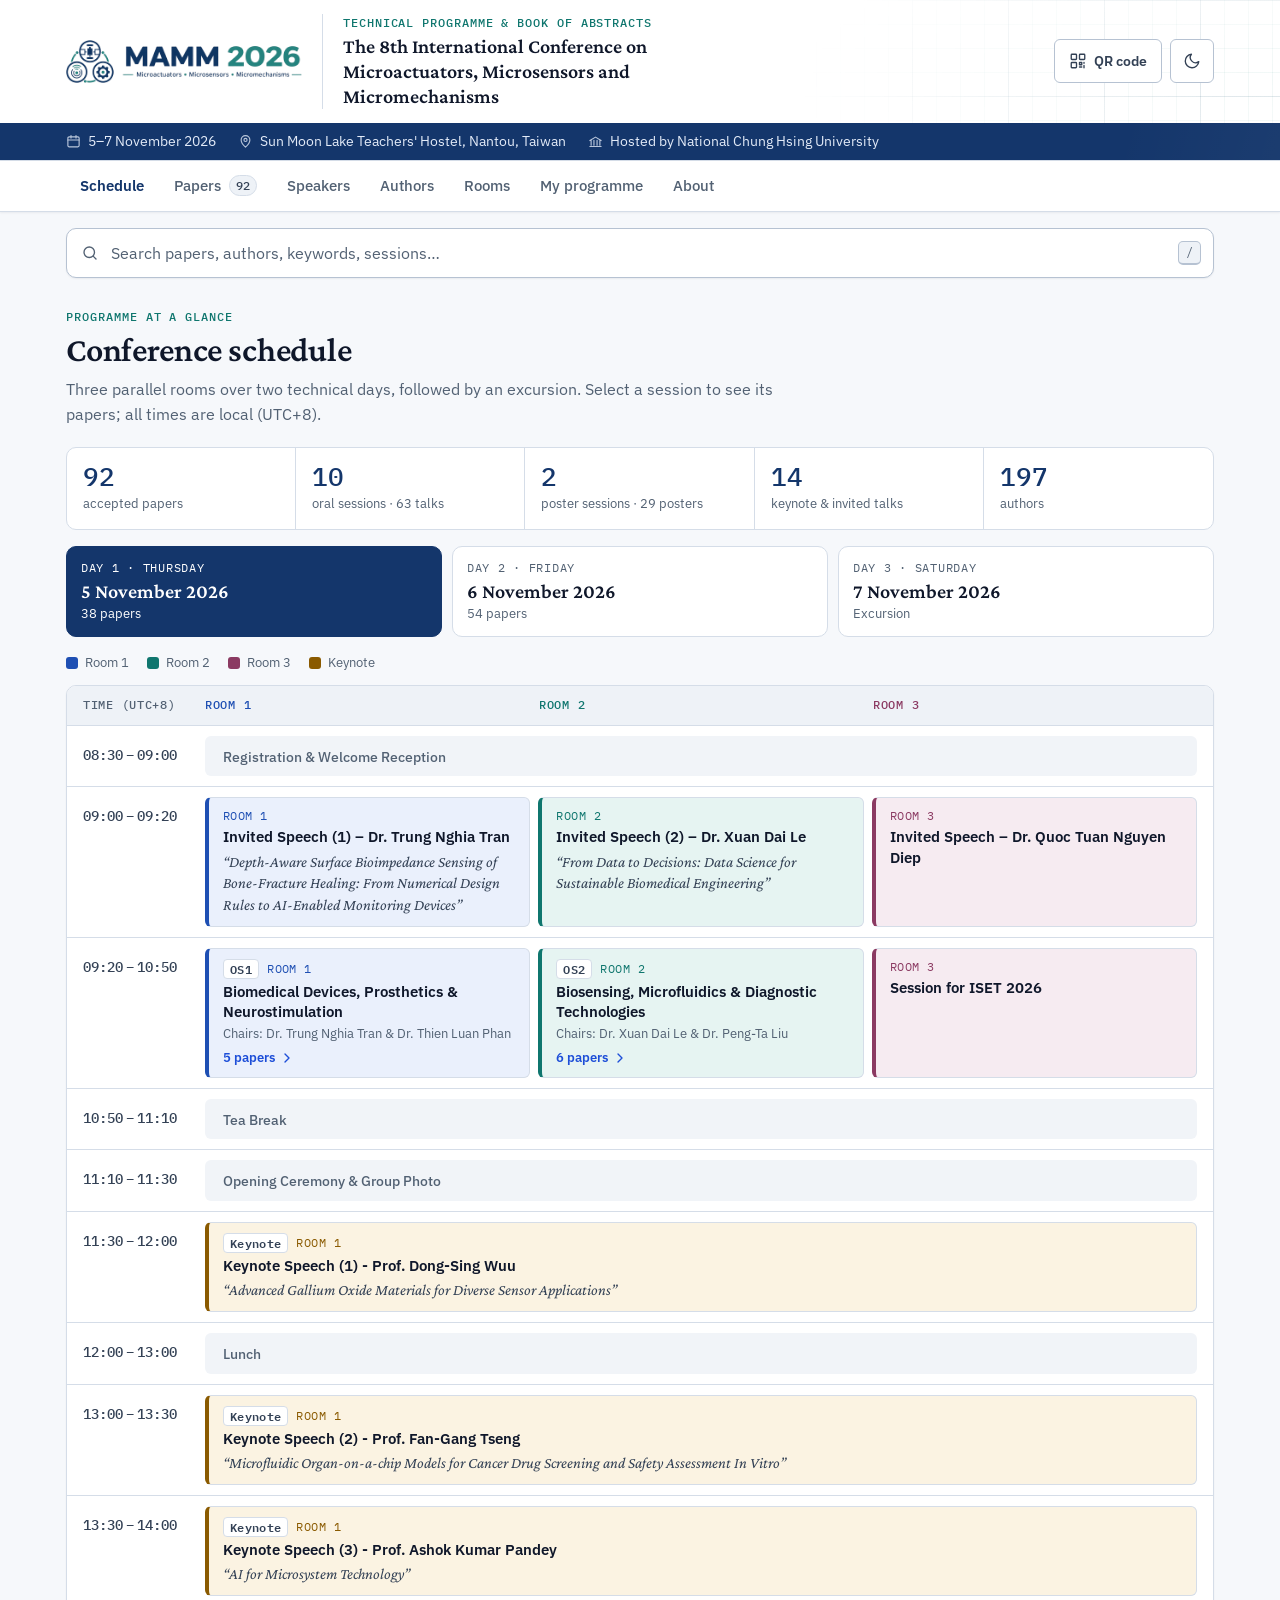
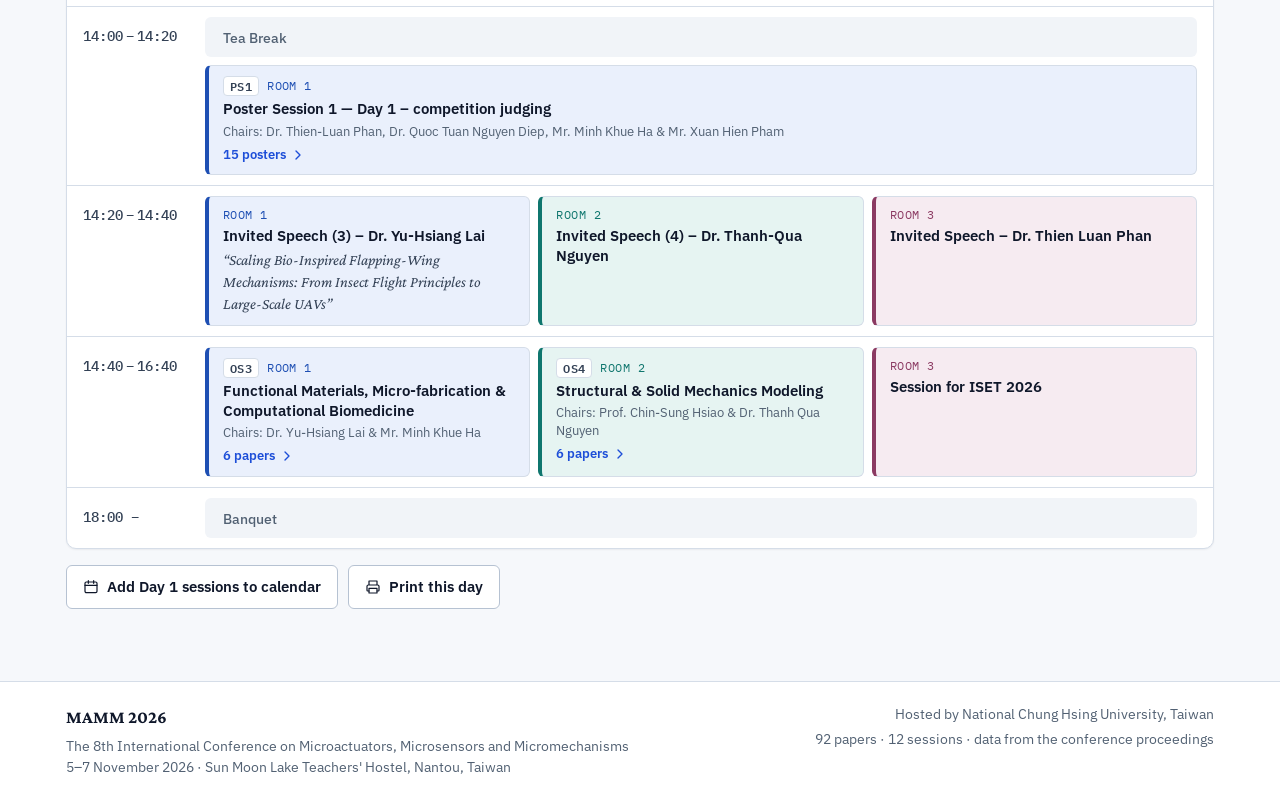
==== commit 7bb7a2df: "CSS" ====
--- a/index.html
+++ b/index.html
@@ -32,6 +32,7 @@
 <a class="skip" href="#view">Skip to programme</a>
 
 <header class="masthead">
+  <div class="mh-deco" aria-hidden="true"></div>
   <div class="wrap masthead-row">
     <a class="brand" href="#/schedule" aria-label="MAMM 2026 — programme home">
       <img class="brand-logo logo-light" src="assets/logo-h.png" width="552" height="100"
@@ -90,7 +91,18 @@
   </div>
 </div>
 
-<main id="main"><div class="wrap" id="view" tabindex="-1"><div class="loading" role="status">Loading programme…</div></div></main>
+<div class="read-progress" id="read-progress" hidden aria-hidden="true"></div>
+
+<main id="main" tabindex="-1"><div class="wrap" id="view" tabindex="-1">
+  <div class="skeleton" role="status" aria-label="Loading programme">
+    <span class="sk sk-h"></span><span class="sk sk-p"></span>
+    <span class="sk sk-card"></span><span class="sk sk-card"></span><span class="sk sk-card"></span>
+  </div>
+</div></main>
+
+<button class="to-top" id="to-top" type="button" aria-label="Back to top">
+  <svg aria-hidden="true" width="20" height="20" viewBox="0 0 24 24" fill="none" stroke="currentColor" stroke-width="2" stroke-linecap="round" stroke-linejoin="round"><path d="m18 15-6-6-6 6"/></svg>
+</button>
 
 <footer class="site-footer">
   <div class="wrap footer-grid">
--- a/assets/style.css
+++ b/assets/style.css
@@ -431,6 +431,7 @@
 .footer-grid p { margin: 0 0 4px; }
 .footer-name { font-family: var(--font-serif); font-size: 18px; font-weight: 700; color: var(--ink); }
 .footer-meta { text-align: right; }
+.goose-toggle { min-height: 32px; padding: 0; font-size: 13.5px; }
 
 /* ------------------------------------------------------------------- modal */
 .modal-backdrop { position: fixed; inset: 0; z-index: 60; display: flex; align-items: center; justify-content: center; padding: 16px;
@@ -446,6 +447,115 @@
 .modal-actions { display: flex; gap: 10px; justify-content: center; }
 .modal-actions .btn { flex: 1; }
 @keyframes pop { from { opacity: 0; transform: translateY(6px) scale(.98); } to { opacity: 1; transform: none; } }
+
+/* ------------------------------------------------------------------ motion
+   Durations: 160 ms feedback, 260 ms state change, 450 ms entrance.
+   Decelerate on enter; nothing loops except the live marker and two
+   very slow ambient backgrounds in the header. */
+:root { --dur-1: 160ms; --dur-2: 260ms; --dur-3: 450ms; --ease-out: cubic-bezier(.16, 1, .3, 1); }
+
+/* entrance + scroll reveal (classes added by app.js) */
+.rv { opacity: 0; transform: translateY(12px); }
+.rv.in { opacity: 1; transform: none;
+         transition: opacity var(--dur-3) var(--ease-out), transform var(--dur-3) var(--ease-out);
+         transition-delay: var(--d, 0ms); }
+.overview.rv:not(.in) { transform: translateY(8px) scale(.99); }
+
+/* header: blueprint grid that drifts very slowly, and a sheen across the facts bar */
+.masthead { position: relative; overflow: hidden; isolation: isolate; }
+.masthead-row { position: relative; z-index: 1; }
+.mh-deco { position: absolute; inset: 0 0 0 auto; width: min(560px, 55%); z-index: 0; pointer-events: none;
+  background-image:
+    linear-gradient(color-mix(in srgb, var(--primary) 9%, transparent) 1px, transparent 1px),
+    linear-gradient(90deg, color-mix(in srgb, var(--primary) 9%, transparent) 1px, transparent 1px),
+    linear-gradient(color-mix(in srgb, var(--accent) 6%, transparent) 1px, transparent 1px),
+    linear-gradient(90deg, color-mix(in srgb, var(--accent) 6%, transparent) 1px, transparent 1px);
+  background-size: 96px 96px, 96px 96px, 24px 24px, 24px 24px;
+  -webkit-mask-image: radial-gradient(120% 140% at 100% 50%, #000 0%, transparent 72%);
+          mask-image: radial-gradient(120% 140% at 100% 50%, #000 0%, transparent 72%);
+  animation: drift 60s linear infinite; }
+@keyframes drift { to { background-position: 96px 96px, 96px 96px, 24px 24px, 24px 24px; } }
+.facts-bar { position: relative; overflow: hidden; }
+.facts-bar::before { content: ""; position: absolute; inset: 0; pointer-events: none;
+  background: linear-gradient(105deg, transparent 35%, rgba(255, 255, 255, .09) 50%, transparent 65%);
+  background-size: 250% 100%; animation: sheen 9s ease-in-out infinite; }
+@keyframes sheen { 0% { background-position: 130% 0; } 55%, 100% { background-position: -30% 0; } }
+.facts-row { position: relative; }
+
+/* sliding tab indicator */
+.tabs-row { position: relative; }
+.tabs .tab[aria-selected="true"]::after { background: transparent; }
+.tab-ink { position: absolute; left: 0; bottom: 0; height: 3px; width: 0; border-radius: 3px 3px 0 0;
+           background: var(--primary); pointer-events: none; }
+.tabs.ink-ready .tab-ink { transition: transform var(--dur-3) var(--ease-out), width var(--dur-3) var(--ease-out); }
+
+/* hover / press feedback */
+button.ev, .day-btn, .spk, .btn, .ov, .room-col { will-change: auto; }
+button.ev:hover { transform: translateY(-2px); }
+button.ev:active, .btn:active, .day-btn:active { transform: scale(.985); transition-duration: 80ms; }
+.ev-count svg, .backlink svg, .pager .btn svg, .spk summary svg { transition: transform var(--dur-2) var(--ease-out); }
+button.ev:hover .ev-count svg, .pager .btn.next:hover svg { transform: translateX(4px); }
+.backlink:hover svg, .pager .btn:not(.next):hover svg { transform: translateX(-4px); }
+.day-btn { transition: border-color var(--dur-2) var(--ease-out), background-color var(--dur-2) var(--ease-out),
+                       transform var(--dur-2) var(--ease-out), box-shadow var(--dur-2) var(--ease-out); }
+.day-btn:hover { transform: translateY(-2px); box-shadow: var(--shadow); }
+.btn { transition: background-color var(--dur-1), border-color var(--dur-1), transform var(--dur-1) var(--ease-out), box-shadow var(--dur-2); }
+.btn:hover { box-shadow: var(--shadow-sm); }
+.spk { transition: transform var(--dur-2) var(--ease-out), box-shadow var(--dur-2) var(--ease-out); }
+.spk:hover { transform: translateY(-3px); box-shadow: var(--shadow); }
+.ov { transition: background-color var(--dur-2); }
+.ov:hover { background: var(--surface-2); }
+.prow { position: relative; }
+.prow::before { content: ""; position: absolute; left: 0; top: 10px; bottom: 10px; width: 3px; border-radius: 0 3px 3px 0;
+                background: var(--primary); transform: scaleY(0); transition: transform var(--dur-2) var(--ease-out); }
+.prow:hover::before, .prow:focus-visible::before { transform: scaleY(1); }
+.pid { transition: transform var(--dur-2) var(--ease-out); }
+.prow:hover .pid { transform: translateX(2px); }
+.kw button, .letters a, .chip { transition: border-color var(--dur-1), color var(--dur-1), transform var(--dur-1) var(--ease-out); }
+.kw button:hover, .letters a:hover { transform: translateY(-1px); }
+.spk details[open] p { animation: rise var(--dur-3) var(--ease-out); }
+@keyframes rise { from { opacity: 0; transform: translateY(6px); } to { opacity: 1; transform: none; } }
+
+/* star: a small pop when saved */
+.star.pop svg, .btn.pop svg { animation: pop-star .45s var(--ease-out); }
+@keyframes pop-star { 0% { transform: scale(.6) rotate(-20deg); } 55% { transform: scale(1.3) rotate(8deg); } 100% { transform: scale(1); } }
+
+/* live marker during the conference */
+.slot.live { background: color-mix(in srgb, var(--accent) 7%, transparent); box-shadow: inset 4px 0 0 var(--accent); }
+.live-badge, .next-badge { display: inline-flex; align-items: center; gap: 6px; margin-top: 6px; padding: 2px 8px; border-radius: 999px;
+  font-family: var(--font-sans); font-size: 11.5px; font-weight: 700; letter-spacing: .04em; text-transform: uppercase; white-space: nowrap; }
+.slot-time .live-badge, .slot-time .next-badge { display: flex; width: max-content; }
+.live-badge { background: var(--accent); color: var(--surface); }
+.live-badge i { position: relative; width: 7px; height: 7px; border-radius: 50%; background: currentColor; }
+.live-badge i::after { content: ""; position: absolute; inset: 0; border-radius: 50%; background: currentColor; animation: ping 1.6s var(--ease-out) infinite; }
+@keyframes ping { 0% { transform: scale(1); opacity: .8; } 100% { transform: scale(3); opacity: 0; } }
+.next-badge { border: 1px solid var(--border-strong); color: var(--ink-2); }
+
+/* reading progress on paper pages */
+.read-progress { position: fixed; top: 0; left: 0; right: 0; height: 3px; z-index: 45; transform-origin: 0 50%; transform: scaleX(0);
+  background: linear-gradient(90deg, var(--accent), var(--primary)); }
+
+/* back to top */
+.to-top { position: fixed; right: max(16px, env(safe-area-inset-right)); bottom: max(16px, env(safe-area-inset-bottom)); z-index: 40;
+  width: 48px; height: 48px; display: inline-flex; align-items: center; justify-content: center; border-radius: 50%;
+  border: 1px solid var(--border-strong); background: var(--surface); color: var(--primary); box-shadow: var(--shadow);
+  opacity: 0; transform: translateY(16px) scale(.9); pointer-events: none;
+  transition: opacity var(--dur-2) var(--ease-out), transform var(--dur-2) var(--ease-out), background-color var(--dur-1); }
+.to-top.show { opacity: 1; transform: none; pointer-events: auto; }
+.to-top:hover { background: var(--primary); color: var(--on-primary); }
+
+/* loading skeleton */
+.skeleton { display: grid; gap: 14px; padding: 26px 0; }
+.sk { display: block; border-radius: var(--radius-sm);
+  background: linear-gradient(90deg, var(--surface-2) 0%, var(--surface-3) 50%, var(--surface-2) 100%);
+  background-size: 200% 100%; animation: shimmer 1.3s linear infinite; }
+.sk-h { height: 34px; width: 46%; } .sk-p { height: 16px; width: 70%; } .sk-card { height: 84px; border-radius: var(--radius); }
+@keyframes shimmer { to { background-position: -200% 0; } }
+
+/* dialog */
+.modal-backdrop:not([hidden]) { animation: fade var(--dur-2) ease-out; }
+@keyframes fade { from { opacity: 0; } to { opacity: 1; } }
+.modal { animation: pop var(--dur-3) var(--ease-out); }
 
 /* -------------------------------------------------------------- responsive */
 @media (max-width: 980px) {
@@ -506,11 +616,16 @@
 }
 
 @media (prefers-reduced-motion: reduce) {
-  *, *::before, *::after { animation-duration: .01ms !important; transition-duration: .01ms !important; scroll-behavior: auto !important; }
+  *, *::before, *::after { animation-duration: .01ms !important; animation-iteration-count: 1 !important;
+                           transition-duration: .01ms !important; scroll-behavior: auto !important; }
+  .rv { opacity: 1 !important; transform: none !important; }
+  .mh-deco, .facts-bar::before { animation: none !important; }
 }
 
 /* ------------------------------------------------------------------- print */
 @media print {
+  .rv { opacity: 1 !important; transform: none !important; }
+  .mh-deco, .read-progress, .to-top, .tab-ink { display: none !important; }
   :root { --bg: #fff; --surface: #fff; --surface-2: #f3f4f6; }
   body { font-size: 11pt; }
   .tabs, .searchbar, .masthead-actions, .facts-bar, .star, .actions, .backlink, .site-footer, .modal-backdrop, .pager, .aside .btn, .day-strip, .skip { display: none !important; }
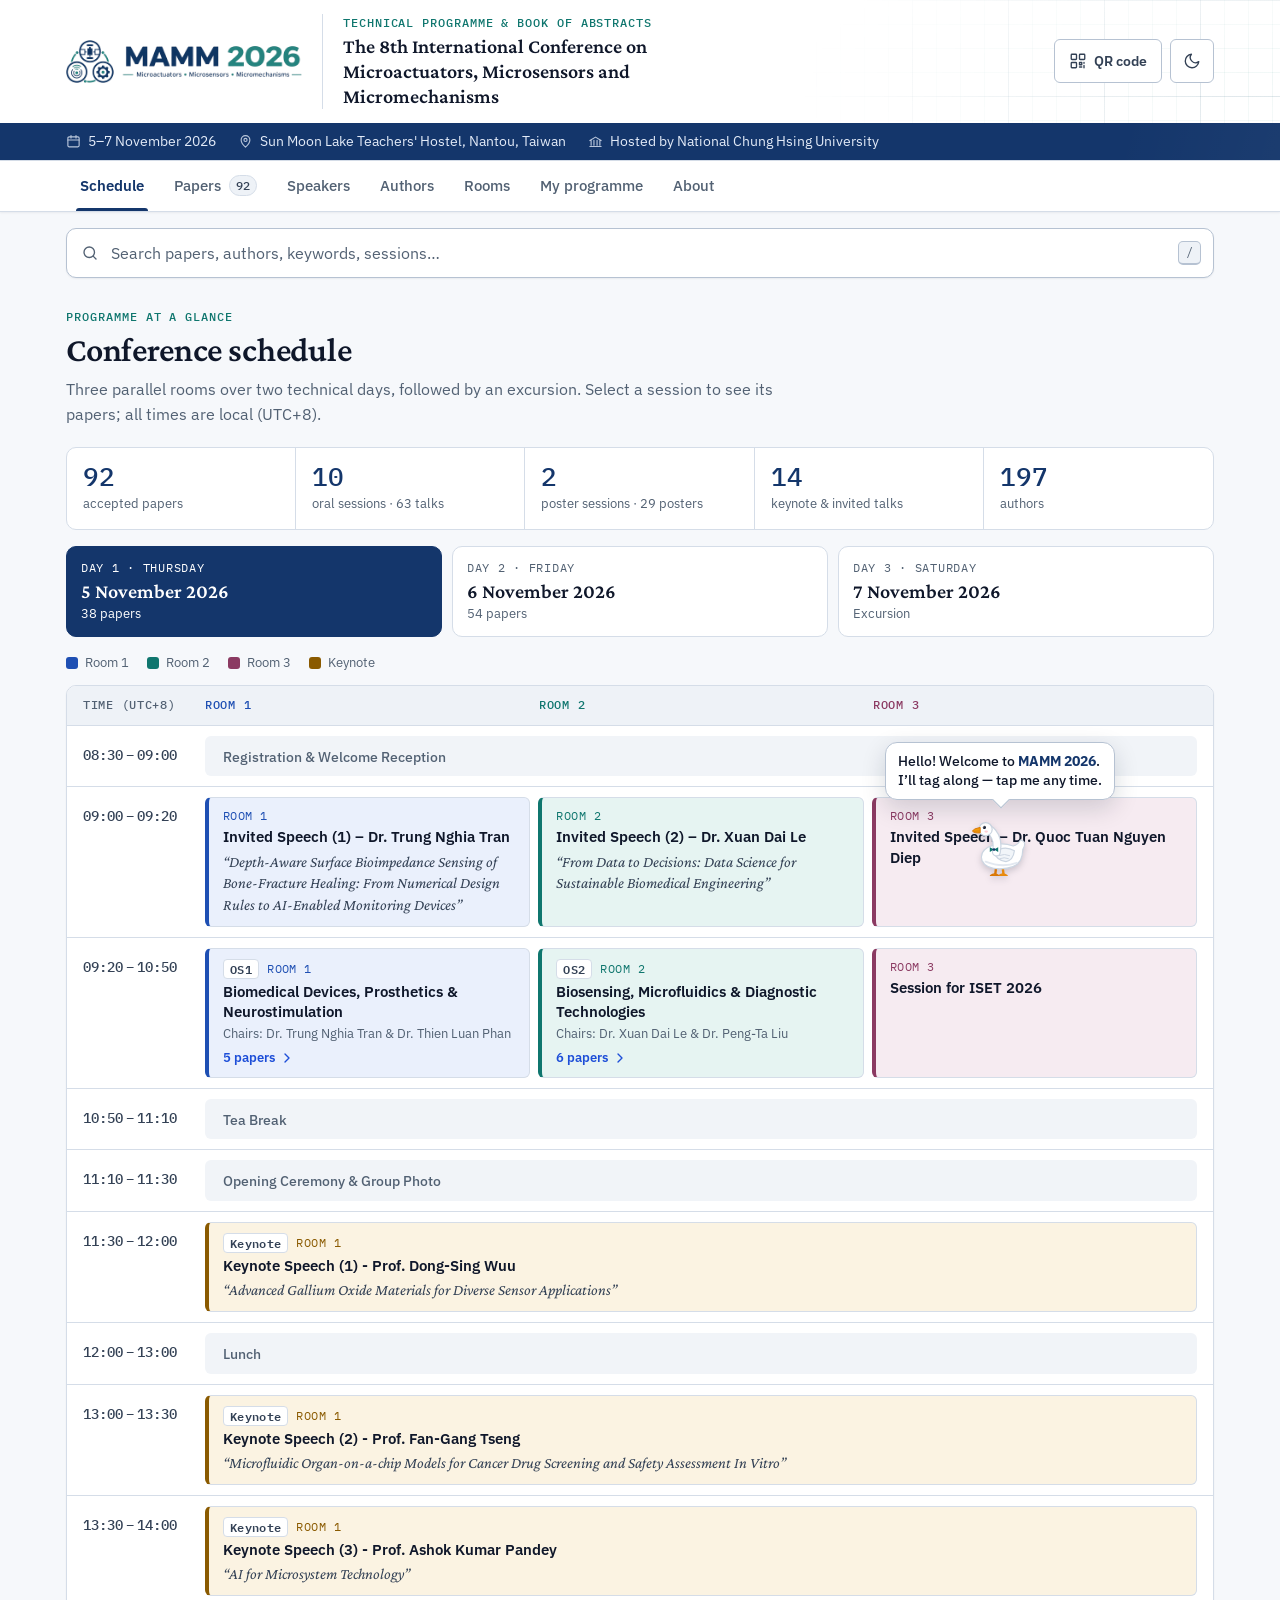
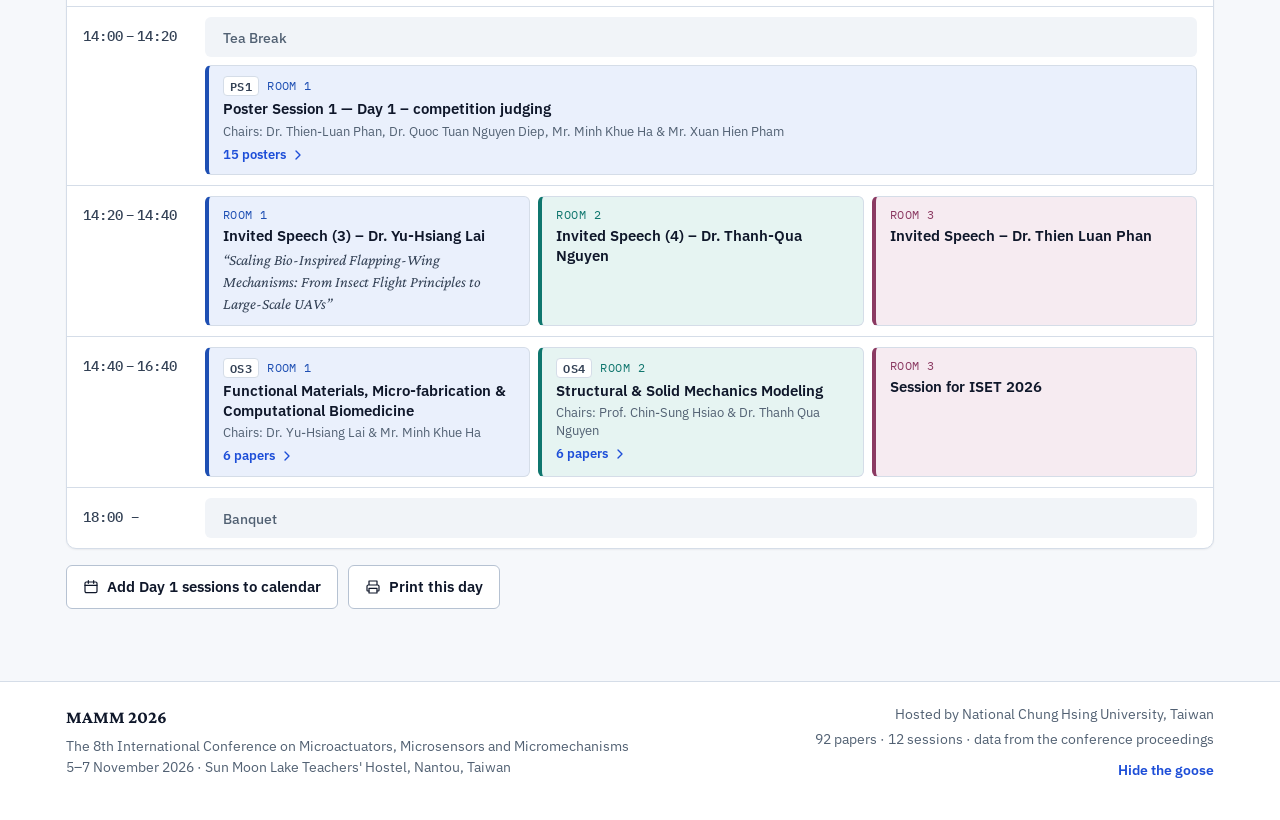
==== commit ac5419bd: "css" ====
--- a/index.html
+++ b/index.html
@@ -114,6 +114,7 @@
     <div class="footer-meta">
       <p>Hosted by National Chung Hsing University, Taiwan</p>
       <p id="foot-note"></p>
+      <p><button class="link-btn goose-toggle" id="goose-toggle" type="button" aria-pressed="true">Hide the goose</button></p>
     </div>
   </div>
 </footer>
@@ -133,5 +134,6 @@
 
 <script src="assets/qrcode.js"></script>
 <script src="assets/app.js"></script>
+<script src="assets/goose.js" defer></script>
 </body>
 </html>
